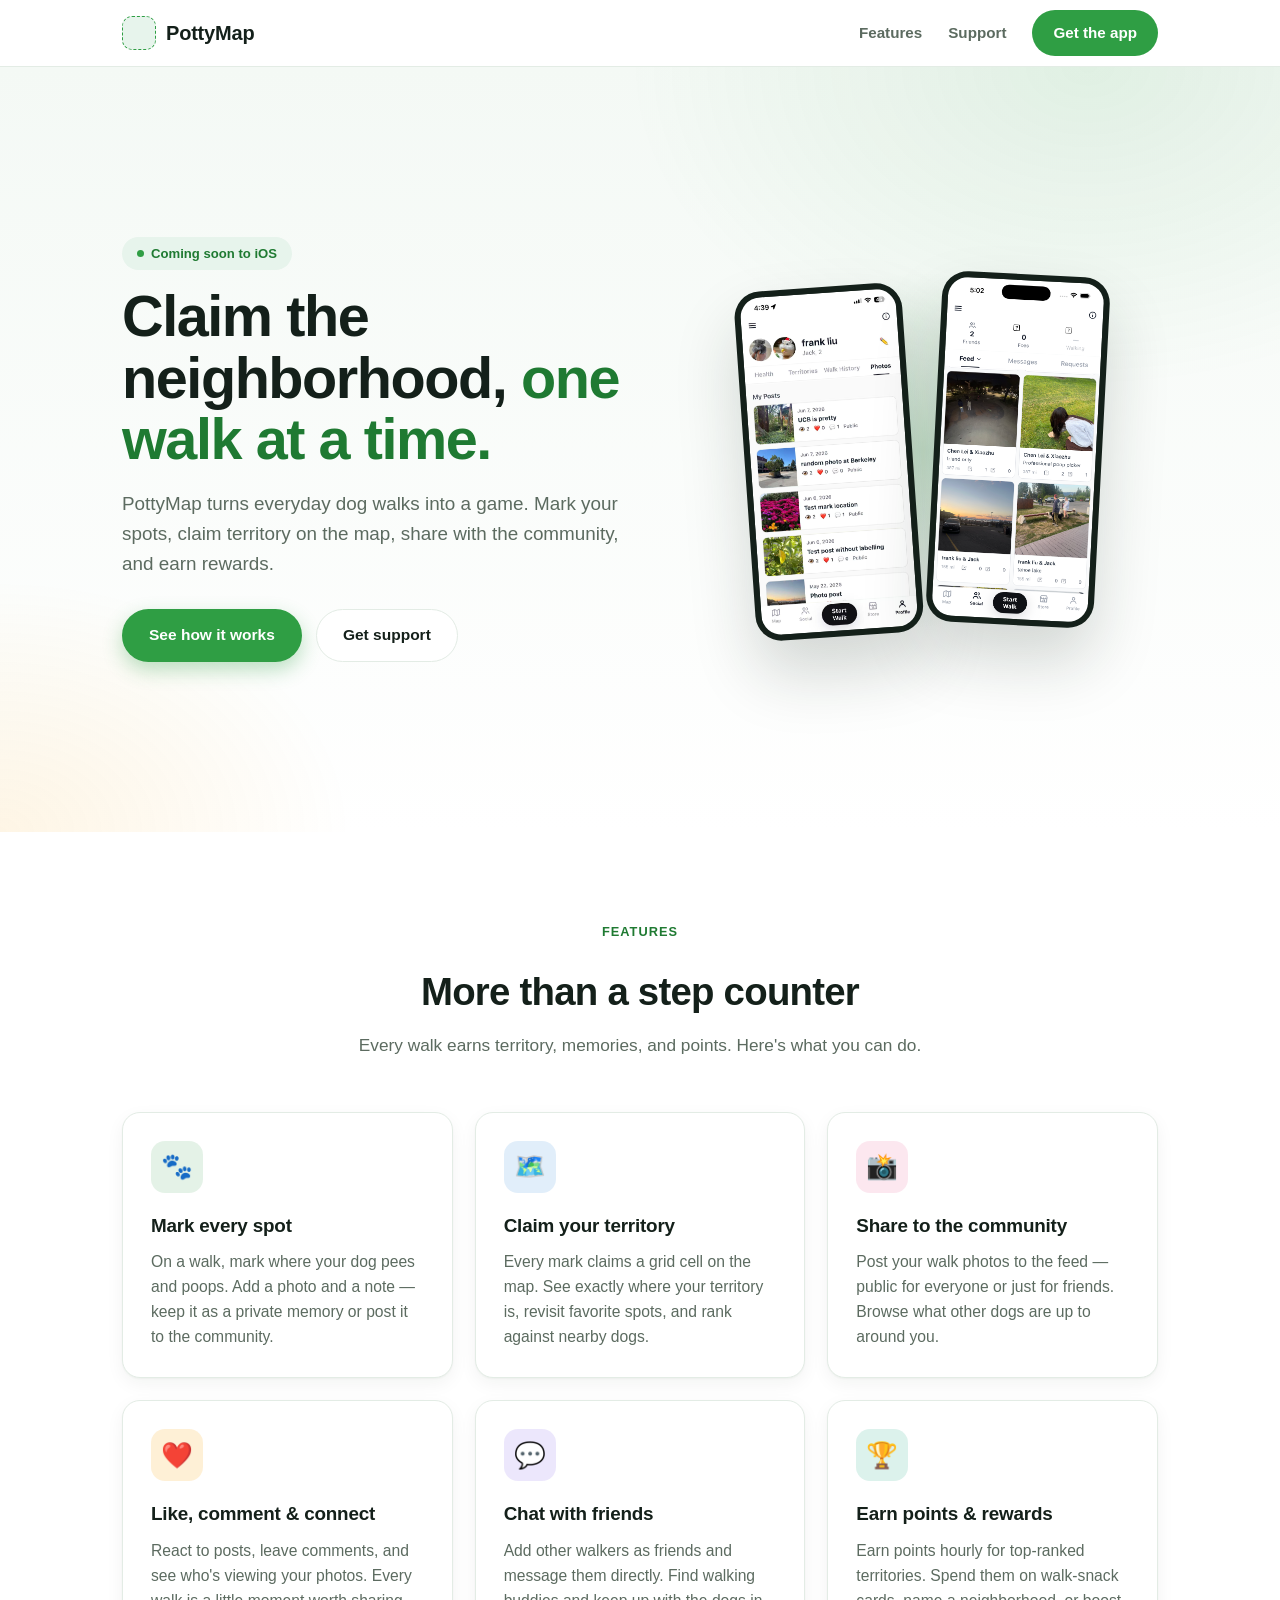
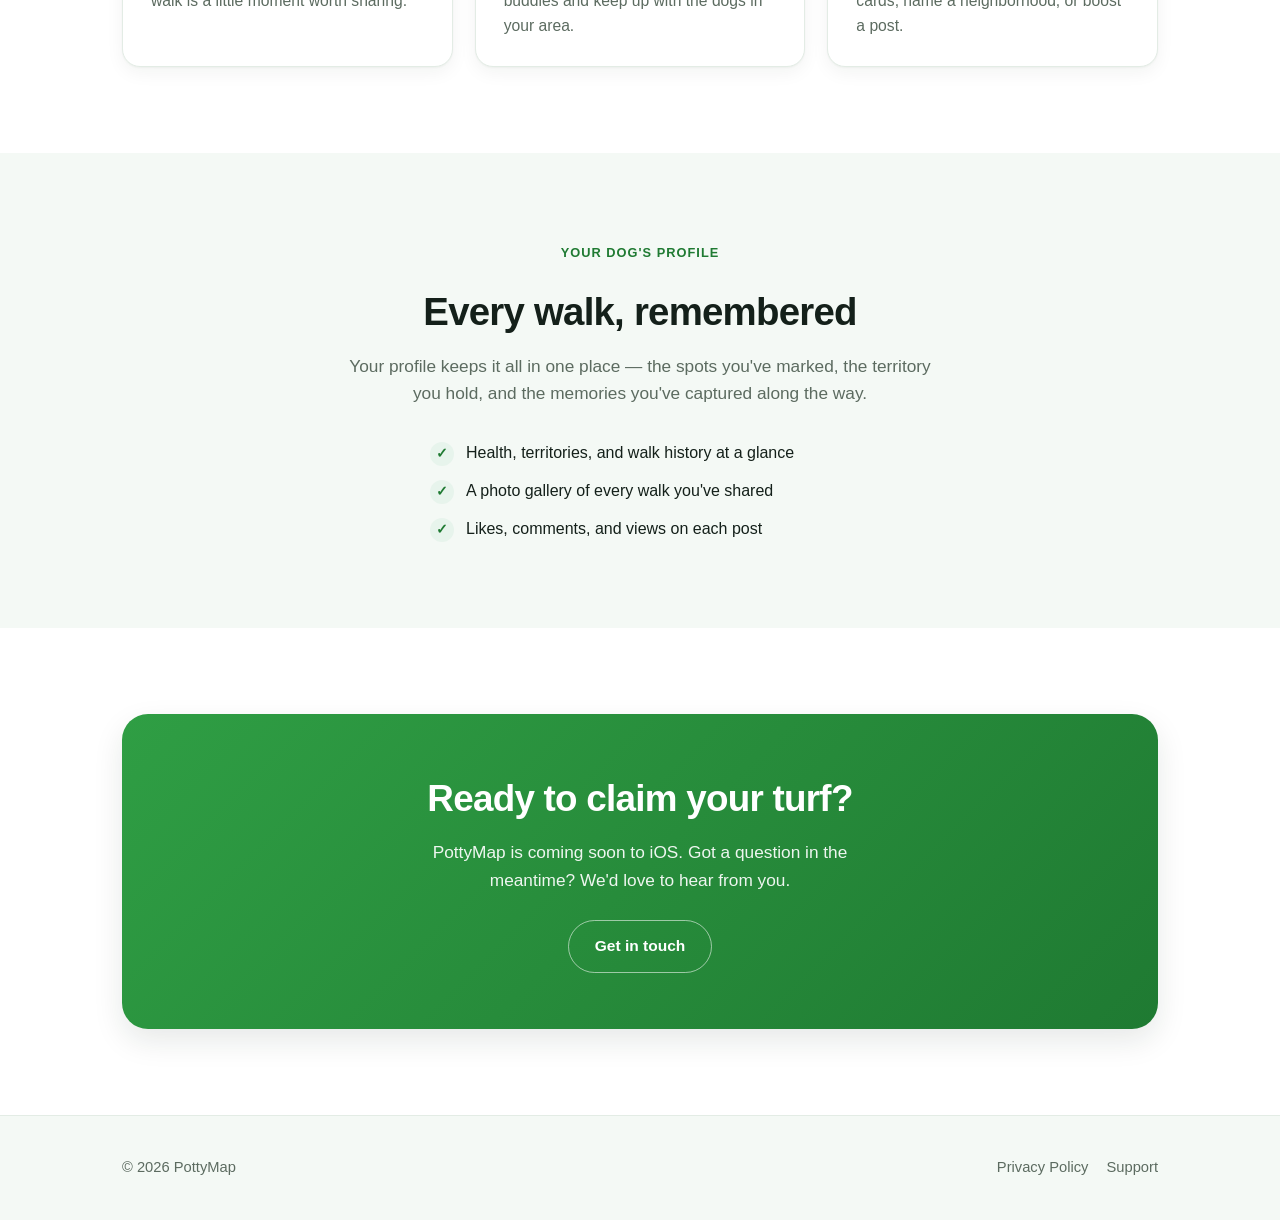
==== index.html @ c416c8b4 "Add site pages, images, and rework hero with side-by-side phone screenshots" ====
<!DOCTYPE html>
<html lang="en">
<head>
  <meta charset="UTF-8" />
  <meta name="viewport" content="width=device-width, initial-scale=1.0" />
  <title>PottyMap — Claim the neighborhood, one walk at a time</title>
  <meta name="description" content="PottyMap turns dog walks into a game. Track your routes, claim territory, share with the community, and earn rewards." />
  <meta property="og:title" content="PottyMap" />
  <meta property="og:description" content="Turn dog walks into a game. Track routes, claim territory, compete locally." />
  <meta property="og:type" content="website" />
  <link rel="stylesheet" href="style.css" />
</head>
<body>
  <header class="site-header">
    <div class="container">
      <a class="brand" href="/">
        <span class="logo-mark" aria-hidden="true"></span>
        PottyMap
      </a>
      <nav class="nav">
        <a href="#features">Features</a>
        <a href="support.html">Support</a>
        <a class="btn btn-primary" href="#get">Get the app</a>
      </nav>
    </div>
  </header>

  <main>
    <!-- HERO -->
    <section class="hero">
      <div class="container">
        <div class="hero-copy">
          <span class="badge">Coming soon to iOS</span>
          <h1>Claim the neighborhood, <span class="hl">one walk at a time.</span></h1>
          <p>PottyMap turns everyday dog walks into a game. Mark your spots, claim territory on the map, share with the community, and earn rewards.</p>
          <div class="cta-row">
            <a class="btn btn-primary" href="#features">See how it works</a>
            <a class="btn btn-ghost" href="support.html">Get support</a>
          </div>
        </div>
        <div class="hero-visual">
          <div class="phone-row">
            <div class="phone phone-back">
              <img src="images/profile-photos.jpg" alt="A PottyMap profile with a dog's photos, territories, and walk history" />
            </div>
            <div class="phone phone-front">
              <img src="images/community-feed.png" alt="PottyMap community feed showing walk photos shared by nearby dogs" />
            </div>
          </div>
        </div>
      </div>
    </section>

    <!-- FEATURES -->
    <section id="features">
      <div class="container">
        <div class="section-head">
          <span class="eyebrow">Features</span>
          <h2 class="section-title">More than a step counter</h2>
          <p class="section-sub">Every walk earns territory, memories, and points. Here's what you can do.</p>
        </div>
        <div class="features">
          <div class="card">
            <div class="icon c-green" aria-hidden="true">🐾</div>
            <h3>Mark every spot</h3>
            <p>On a walk, mark where your dog pees and poops. Add a photo and a note — keep it as a private memory or post it to the community.</p>
          </div>
          <div class="card">
            <div class="icon c-blue" aria-hidden="true">🗺️</div>
            <h3>Claim your territory</h3>
            <p>Every mark claims a grid cell on the map. See exactly where your territory is, revisit favorite spots, and rank against nearby dogs.</p>
          </div>
          <div class="card">
            <div class="icon c-pink" aria-hidden="true">📸</div>
            <h3>Share to the community</h3>
            <p>Post your walk photos to the feed — public for everyone or just for friends. Browse what other dogs are up to around you.</p>
          </div>
          <div class="card">
            <div class="icon c-amber" aria-hidden="true">❤️</div>
            <h3>Like, comment &amp; connect</h3>
            <p>React to posts, leave comments, and see who's viewing your photos. Every walk is a little moment worth sharing.</p>
          </div>
          <div class="card">
            <div class="icon c-purple" aria-hidden="true">💬</div>
            <h3>Chat with friends</h3>
            <p>Add other walkers as friends and message them directly. Find walking buddies and keep up with the dogs in your area.</p>
          </div>
          <div class="card">
            <div class="icon c-teal" aria-hidden="true">🏆</div>
            <h3>Earn points &amp; rewards</h3>
            <p>Earn points hourly for top-ranked territories. Spend them on walk-snack cards, name a neighborhood, or boost a post.</p>
          </div>
        </div>
      </div>
    </section>

    <!-- SPOTLIGHT -->
    <section class="spotlight">
      <div class="container">
        <div class="section-head">
          <span class="eyebrow">Your dog's profile</span>
          <h2 class="section-title">Every walk, remembered</h2>
          <p class="section-sub">Your profile keeps it all in one place — the spots you've marked, the territory you hold, and the memories you've captured along the way.</p>
        </div>
        <ul class="ticks ticks-center">
          <li>Health, territories, and walk history at a glance</li>
          <li>A photo gallery of every walk you've shared</li>
          <li>Likes, comments, and views on each post</li>
        </ul>
      </div>
    </section>

    <!-- FINAL CTA -->
    <section id="get" class="cta-band">
      <div class="container">
        <div class="inner">
          <h2>Ready to claim your turf?</h2>
          <p>PottyMap is coming soon to iOS. Got a question in the meantime? We'd love to hear from you.</p>
          <a class="btn btn-ghost" href="support.html">Get in touch</a>
        </div>
      </div>
    </section>
  </main>

  <footer class="site-footer">
    <div class="container">
      <span>© 2026 PottyMap</span>
      <div class="footer-links">
        <a href="privacy.html">Privacy Policy</a>
        <a href="support.html">Support</a>
      </div>
    </div>
  </footer>
</body>
</html>
---- style.css ----
/* PottyMap — shared styles
   Plain CSS, no build step. Tweak the variables below to rebrand. */

:root {
  --green: #2f9e44;
  --green-dark: #1f7a32;
  --green-soft: #e7f4ec;
  --ink: #14201a;
  --muted: #5c6b60;
  --bg: #ffffff;
  --bg-soft: #f4f9f5;
  --border: #e3ece5;

  /* accent colors for feature icons */
  --amber: #f59f00;
  --blue: #1c7ed6;
  --pink: #e64980;
  --purple: #7048e8;
  --teal: #0ca678;

  --radius: 18px;
  --maxw: 1080px;
  --font: -apple-system, BlinkMacSystemFont, "Segoe UI", Roboto, Helvetica, Arial, sans-serif;
  --shadow-sm: 0 1px 2px rgba(20, 40, 25, 0.04), 0 6px 18px rgba(20, 40, 25, 0.05);
  --shadow-md: 0 12px 30px rgba(20, 40, 25, 0.10);
  --shadow-lg: 0 34px 64px rgba(20, 40, 25, 0.18);
}

* { box-sizing: border-box; }
html { scroll-behavior: smooth; }

body {
  margin: 0;
  font-family: var(--font);
  color: var(--ink);
  background: var(--bg);
  line-height: 1.6;
  -webkit-font-smoothing: antialiased;
}

a { color: var(--green-dark); }

.container {
  max-width: var(--maxw);
  margin: 0 auto;
  padding: 0 22px;
}

.eyebrow {
  display: inline-block;
  font-size: 0.8rem;
  font-weight: 700;
  letter-spacing: 0.08em;
  text-transform: uppercase;
  color: var(--green-dark);
  margin-bottom: 10px;
}

/* ---------- Header ---------- */
.site-header {
  position: sticky;
  top: 0;
  background: rgba(255, 255, 255, 0.85);
  backdrop-filter: saturate(180%) blur(12px);
  border-bottom: 1px solid var(--border);
  z-index: 20;
}
.site-header .container {
  display: flex;
  align-items: center;
  justify-content: space-between;
  height: 66px;
}
.brand {
  display: flex;
  align-items: center;
  gap: 10px;
  font-weight: 800;
  font-size: 1.25rem;
  letter-spacing: -0.01em;
  color: var(--ink);
  text-decoration: none;
}
/* Logo placeholder — swap for an <img> when a logo exists */
.logo-mark {
  width: 34px;
  height: 34px;
  border-radius: 10px;
  background: var(--green-soft);
  border: 1px dashed var(--green);
}
.nav {
  display: flex;
  align-items: center;
  gap: 26px;
}
.nav a {
  text-decoration: none;
  color: var(--muted);
  font-weight: 600;
  font-size: 0.95rem;
}
.nav a:hover { color: var(--ink); }
.nav .btn { color: #fff; }

/* ---------- Buttons ---------- */
.btn {
  display: inline-block;
  padding: 13px 26px;
  border-radius: 999px;
  font-weight: 700;
  font-size: 0.97rem;
  text-decoration: none;
  border: 1px solid transparent;
  transition: transform 0.08s ease, box-shadow 0.2s ease, background 0.2s ease;
}
.btn:active { transform: translateY(1px); }
.btn-primary {
  background: var(--green);
  color: #fff;
  box-shadow: 0 8px 20px rgba(47, 158, 68, 0.32);
}
.btn-primary:hover { background: var(--green-dark); }
.btn-ghost { background: #fff; color: var(--ink); border-color: var(--border); }
.btn-ghost:hover { background: var(--bg-soft); }
.nav .btn-primary { padding: 10px 20px; box-shadow: none; }

.badge {
  display: inline-flex;
  align-items: center;
  gap: 7px;
  padding: 6px 15px;
  border-radius: 999px;
  background: var(--green-soft);
  color: var(--green-dark);
  font-size: 0.82rem;
  font-weight: 700;
}
.badge::before {
  content: "";
  width: 7px;
  height: 7px;
  border-radius: 50%;
  background: var(--green);
}

/* ---------- Hero ---------- */
.hero {
  position: relative;
  overflow: hidden;
  background:
    radial-gradient(60% 70% at 85% 0%, rgba(47, 158, 68, 0.10), transparent 60%),
    radial-gradient(50% 60% at 0% 100%, rgba(245, 159, 0, 0.10), transparent 55%),
    linear-gradient(180deg, var(--bg-soft), var(--bg));
}
.hero .container {
  display: grid;
  grid-template-columns: 1.05fr 0.95fr;
  gap: 48px;
  align-items: center;
  padding-top: 84px;
  padding-bottom: 84px;
}
.hero h1 {
  font-size: clamp(2.1rem, 5vw, 3.6rem);
  line-height: 1.07;
  letter-spacing: -0.025em;
  margin: 16px 0 18px;
  overflow-wrap: break-word;
}
.hero h1 .hl { color: var(--green-dark); }
.hero-copy p {
  font-size: 1.18rem;
  color: var(--muted);
  max-width: 520px;
  margin: 0 0 30px;
}
.cta-row { display: flex; gap: 14px; flex-wrap: wrap; }

.hero-visual {
  position: relative;
  display: flex;
  justify-content: center;
}
.hero-visual::before {
  content: "";
  position: absolute;
  width: 360px;
  height: 360px;
  border-radius: 50%;
  background: radial-gradient(circle, rgba(47, 158, 68, 0.22), transparent 70%);
  top: 50%;
  left: 50%;
  transform: translate(-50%, -50%);
  z-index: 0;
}
.hero-visual .phone { position: relative; z-index: 1; }

/* ---------- Phone frame ---------- */
.phone {
  width: 168px;
  padding: 6px;
  border-radius: 26px;
  background: #14201a;
  box-shadow: var(--shadow-lg);
}
.phone img {
  display: block;
  width: 100%;
  height: auto;
  border-radius: 20px;
}
.phone-row {
  display: flex;
  align-items: center;
  gap: 22px;
}
.phone-row .phone-back { transform: rotate(-4deg) translateY(12px); }
.phone-row .phone-front { transform: rotate(3deg); }

/* ---------- Sections ---------- */
section { padding: 86px 0; }
.section-head { text-align: center; max-width: 600px; margin: 0 auto 52px; }
.section-title {
  font-size: clamp(1.8rem, 3.4vw, 2.4rem);
  letter-spacing: -0.02em;
  margin: 8px 0 10px;
}
.section-sub { color: var(--muted); margin: 0; font-size: 1.08rem; }

/* ---------- Features ---------- */
.features {
  display: grid;
  grid-template-columns: repeat(auto-fit, minmax(280px, 1fr));
  gap: 22px;
}
.card {
  background: #fff;
  border: 1px solid var(--border);
  border-radius: var(--radius);
  padding: 28px;
  box-shadow: var(--shadow-sm);
  transition: transform 0.18s ease, box-shadow 0.18s ease;
}
.card:hover { transform: translateY(-4px); box-shadow: var(--shadow-md); }
.card h3 { margin: 0 0 8px; font-size: 1.18rem; letter-spacing: -0.01em; }
.card p { margin: 0; color: var(--muted); font-size: 0.98rem; }
.card .icon {
  width: 52px;
  height: 52px;
  border-radius: 14px;
  display: flex;
  align-items: center;
  justify-content: center;
  font-size: 1.6rem;
  margin-bottom: 18px;
}
/* per-card accent tints */
.icon.c-green  { background: rgba(47, 158, 68, 0.13); }
.icon.c-blue   { background: rgba(28, 126, 214, 0.13); }
.icon.c-amber  { background: rgba(245, 159, 0, 0.16); }
.icon.c-pink   { background: rgba(230, 73, 128, 0.13); }
.icon.c-purple { background: rgba(112, 72, 232, 0.13); }
.icon.c-teal   { background: rgba(12, 166, 120, 0.14); }

/* ---------- Spotlight ---------- */
.spotlight { background: var(--bg-soft); }
.spotlight .section-head { margin-bottom: 32px; }
.ticks { list-style: none; padding: 0; margin: 0; display: grid; gap: 12px; }
.ticks-center { max-width: 420px; margin: 0 auto; }
.ticks li {
  display: flex;
  align-items: flex-start;
  gap: 12px;
  font-weight: 500;
}
.ticks li::before {
  content: "✓";
  flex: none;
  width: 24px;
  height: 24px;
  border-radius: 50%;
  background: var(--green-soft);
  color: var(--green-dark);
  font-size: 0.85rem;
  font-weight: 800;
  display: flex;
  align-items: center;
  justify-content: center;
  margin-top: 2px;
}

/* ---------- Final CTA ---------- */
.cta-band { text-align: center; }
.cta-band .inner {
  background: linear-gradient(135deg, var(--green), var(--green-dark));
  border-radius: 26px;
  padding: 56px 28px;
  color: #fff;
  box-shadow: var(--shadow-md);
}
.cta-band h2 { font-size: clamp(1.7rem, 3.4vw, 2.3rem); margin: 0 0 10px; letter-spacing: -0.02em; }
.cta-band p { margin: 0 auto 26px; opacity: 0.92; max-width: 460px; font-size: 1.08rem; }
.cta-band .btn-ghost { border-color: rgba(255, 255, 255, 0.55); background: transparent; color: #fff; }
.cta-band .btn-ghost:hover { background: rgba(255, 255, 255, 0.12); }

/* ---------- Content pages (privacy / support) ---------- */
.page {
  max-width: 760px;
  margin: 0 auto;
  padding: 56px 22px 90px;
}
.page h1 { font-size: 2.3rem; margin: 0 0 6px; letter-spacing: -0.02em; }
.page .updated { color: var(--muted); font-size: 0.9rem; margin-bottom: 36px; }
.page h2 { font-size: 1.4rem; margin: 38px 0 10px; letter-spacing: -0.01em; }
.page h3 { font-size: 1.1rem; margin: 24px 0 8px; }
.page p, .page li { color: #2c352e; }
.page ul { padding-left: 20px; }
.note {
  background: #fff8e6;
  border: 1px solid #f2e2b5;
  border-radius: 12px;
  padding: 14px 16px;
  font-size: 0.92rem;
  color: #6b5d2e;
  margin: 24px 0;
}

/* ---------- Footer ---------- */
.site-footer {
  border-top: 1px solid var(--border);
  background: var(--bg-soft);
  padding: 40px 0;
  color: var(--muted);
  font-size: 0.92rem;
}
.site-footer .container {
  display: flex;
  justify-content: space-between;
  align-items: center;
  flex-wrap: wrap;
  gap: 16px;
}
.site-footer a { color: var(--muted); text-decoration: none; margin-left: 18px; }
.site-footer a:first-child { margin-left: 0; }
.site-footer a:hover { color: var(--ink); }
.footer-links { display: flex; flex-wrap: wrap; }

/* ---------- Responsive ---------- */
@media (max-width: 880px) {
  section { padding: 64px 0; }
  .hero .container {
    grid-template-columns: 1fr;
    text-align: center;
    padding-top: 60px;
    padding-bottom: 64px;
    gap: 40px;
  }
  .hero-copy p { margin-left: auto; margin-right: auto; }
  .cta-row { justify-content: center; }
  .phone-row { justify-content: center; }
  .phone { width: 138px; }
}

@media (max-width: 560px) {
  .brand { font-size: 1.05rem; gap: 8px; }
  .logo-mark { width: 28px; height: 28px; border-radius: 8px; }
  .nav { gap: 12px; }
  .nav a { font-size: 0.85rem; }
  .nav .btn-primary { padding: 8px 14px; }
}
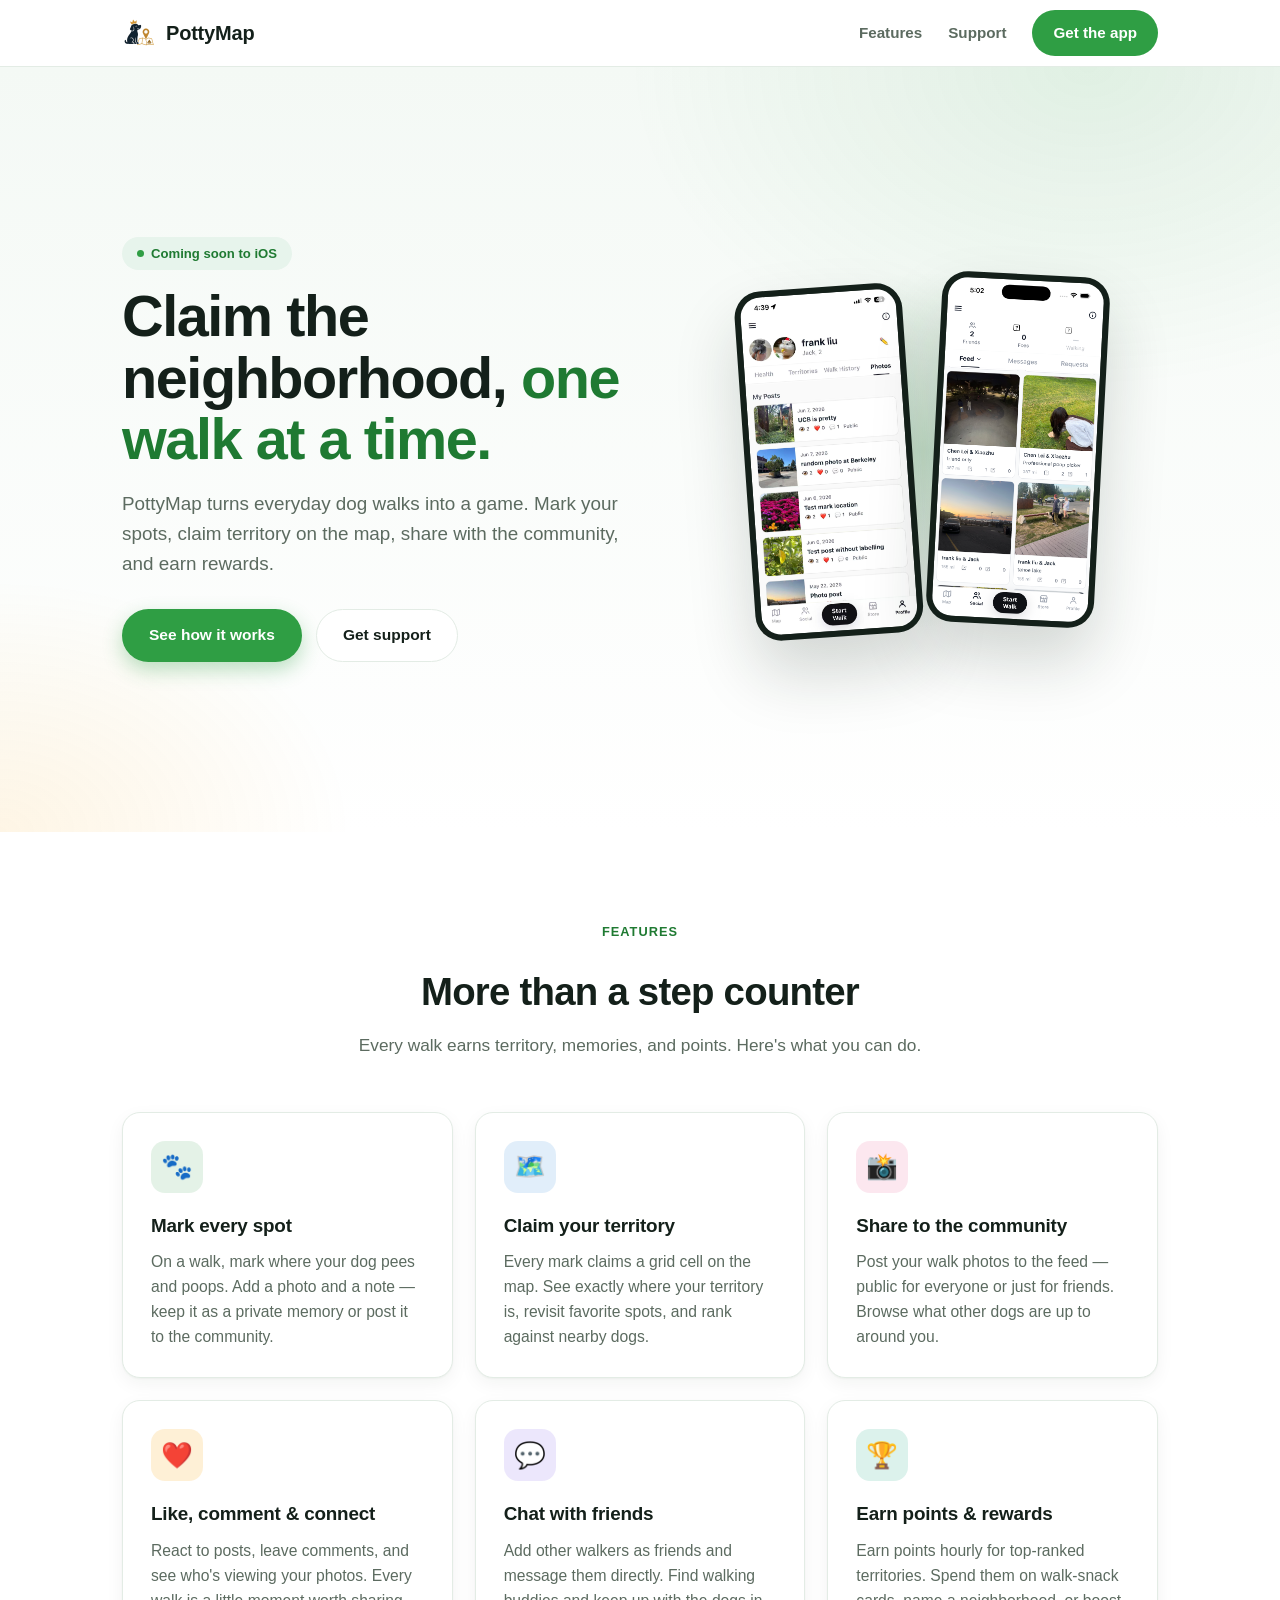
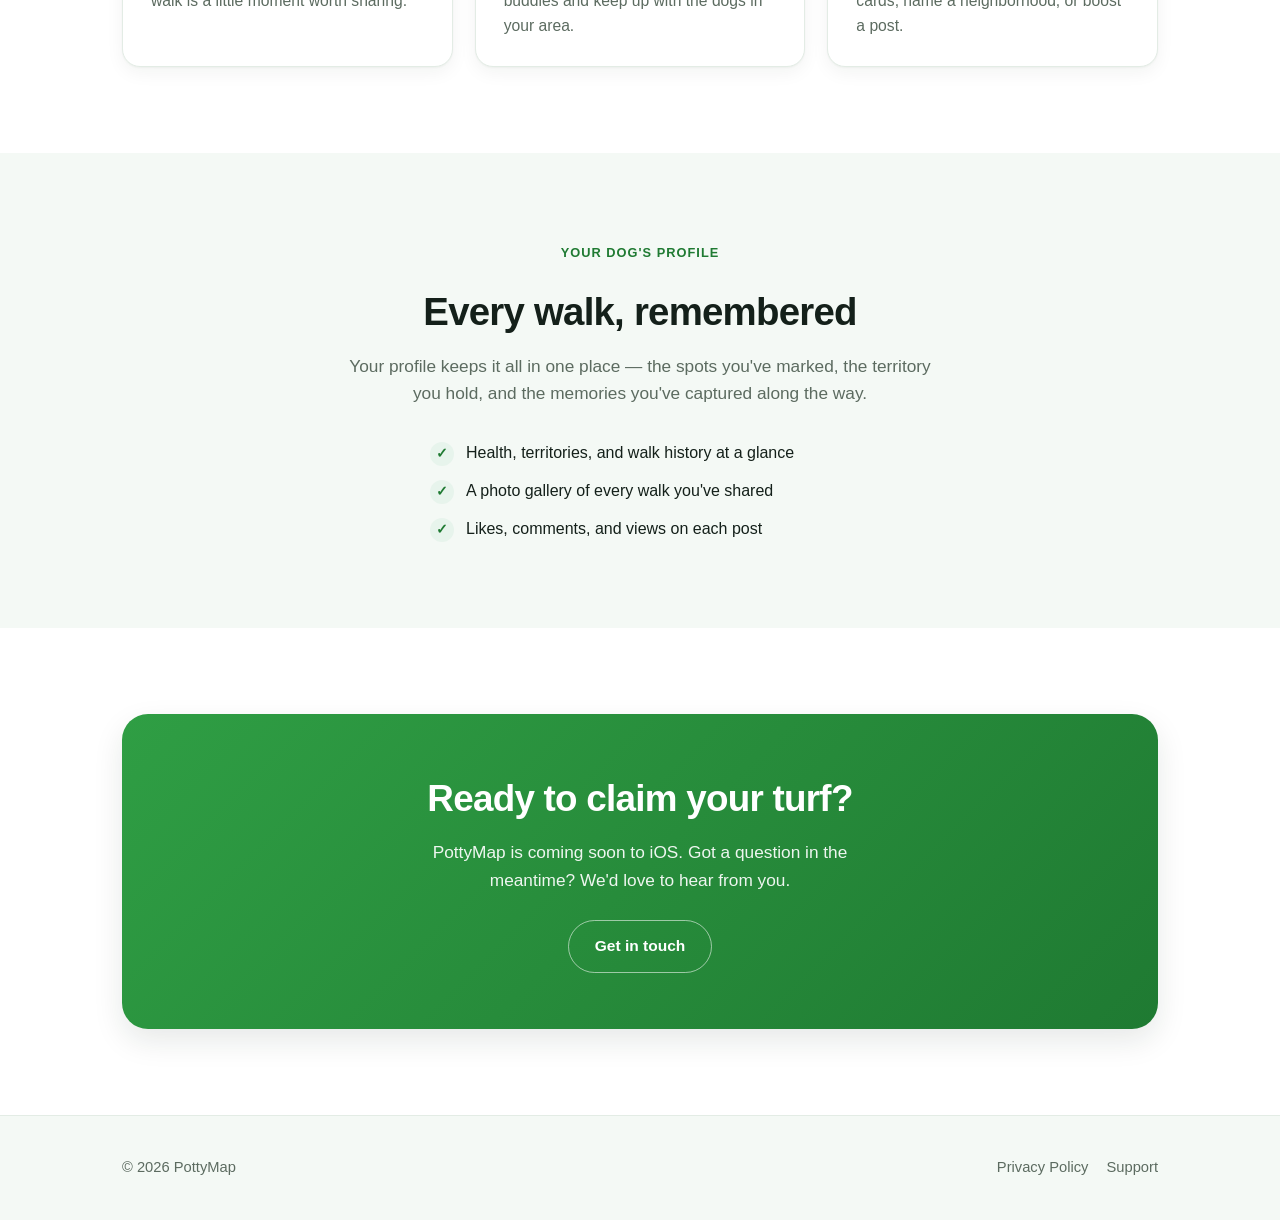
==== commit e0b90fc5: "Add PottyMap logo to header + favicon/touch icon Replaces the dashed .logo-mark placeholder with the" ====
--- a/index.html
+++ b/index.html
@@ -8,13 +8,16 @@
   <meta property="og:title" content="PottyMap" />
   <meta property="og:description" content="Turn dog walks into a game. Track routes, claim territory, compete locally." />
   <meta property="og:type" content="website" />
+  <meta property="og:image" content="https://pottymap.github.io/images/apple-touch-icon.png" />
+  <link rel="icon" type="image/png" href="images/favicon.png" />
+  <link rel="apple-touch-icon" href="images/apple-touch-icon.png" />
   <link rel="stylesheet" href="style.css" />
 </head>
 <body>
   <header class="site-header">
     <div class="container">
       <a class="brand" href="/">
-        <span class="logo-mark" aria-hidden="true"></span>
+        <img class="logo-mark" src="images/logo.png" alt="" aria-hidden="true" />
         PottyMap
       </a>
       <nav class="nav">
--- a/style.css
+++ b/style.css
@@ -81,13 +81,12 @@
   color: var(--ink);
   text-decoration: none;
 }
-/* Logo placeholder — swap for an <img> when a logo exists */
+/* Brand logo (PottyMap mark) */
 .logo-mark {
   width: 34px;
   height: 34px;
   border-radius: 10px;
-  background: var(--green-soft);
-  border: 1px dashed var(--green);
+  object-fit: contain;
 }
 .nav {
   display: flex;
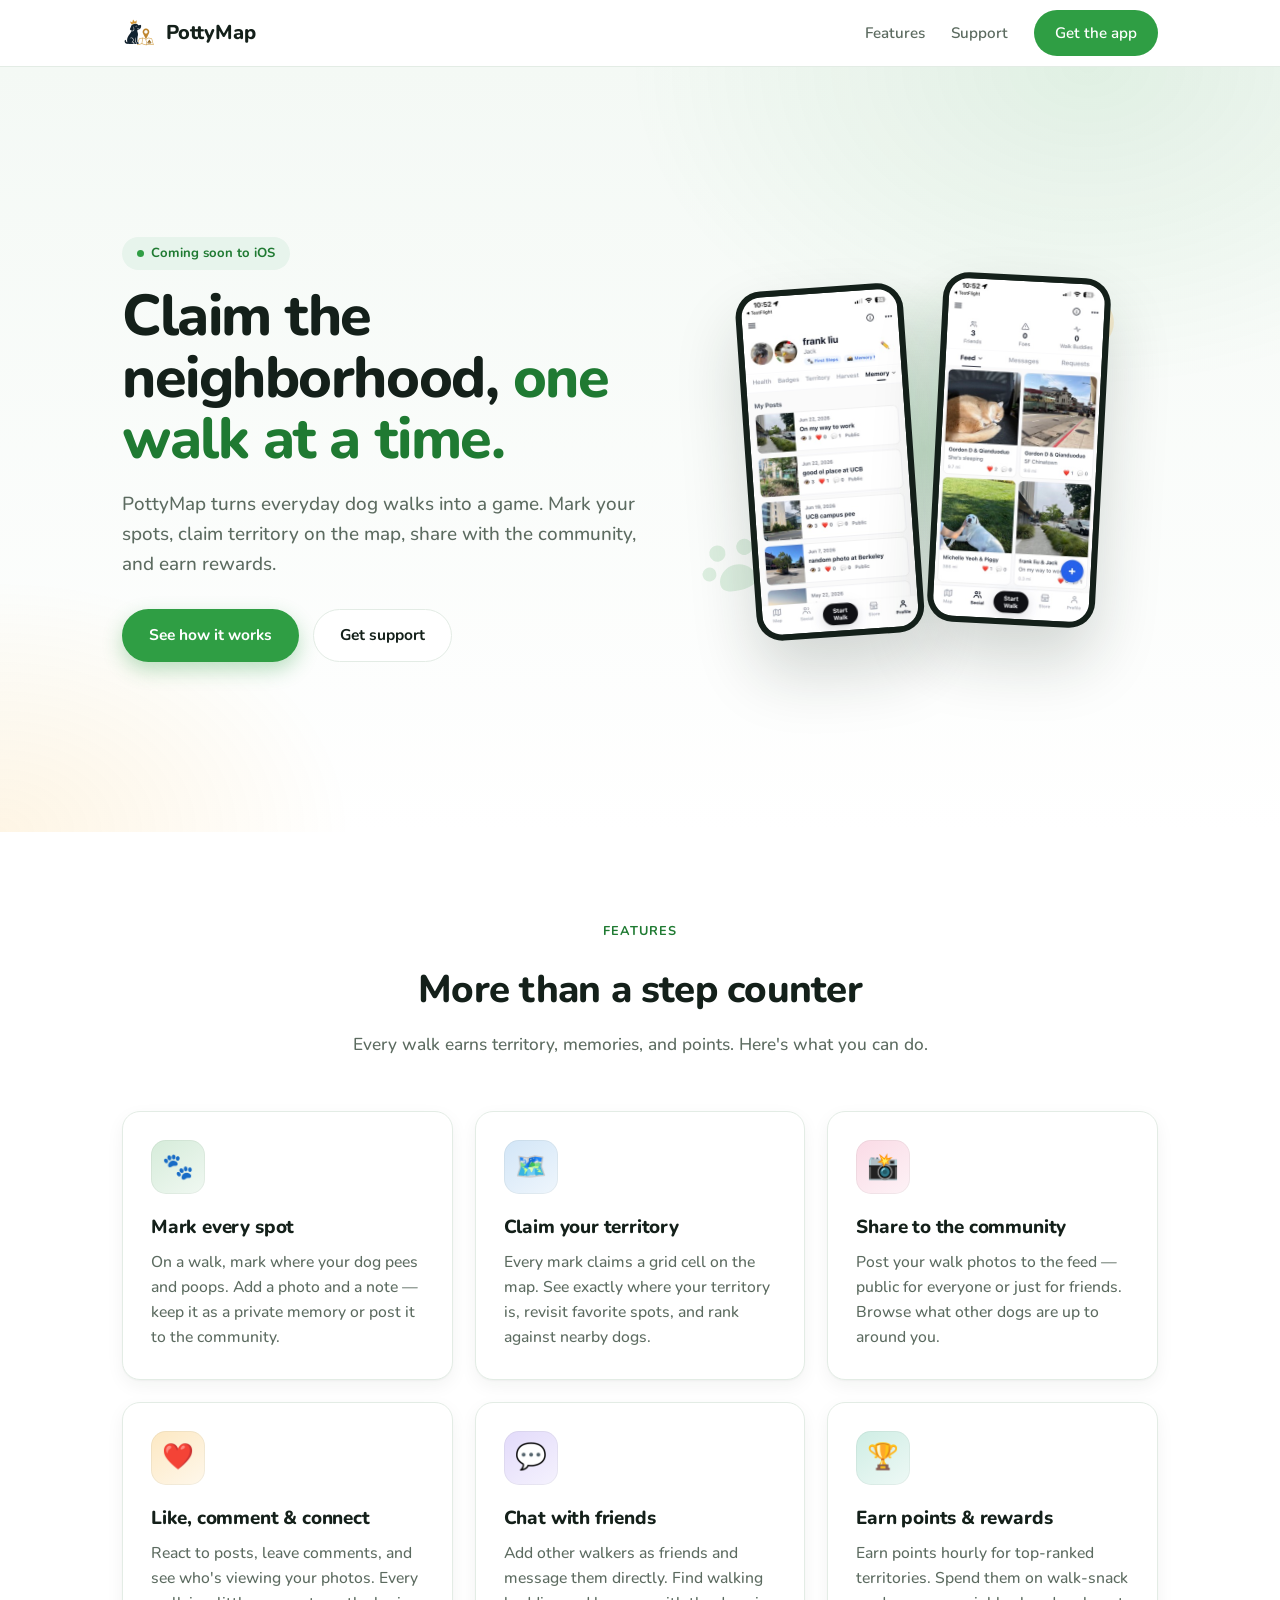
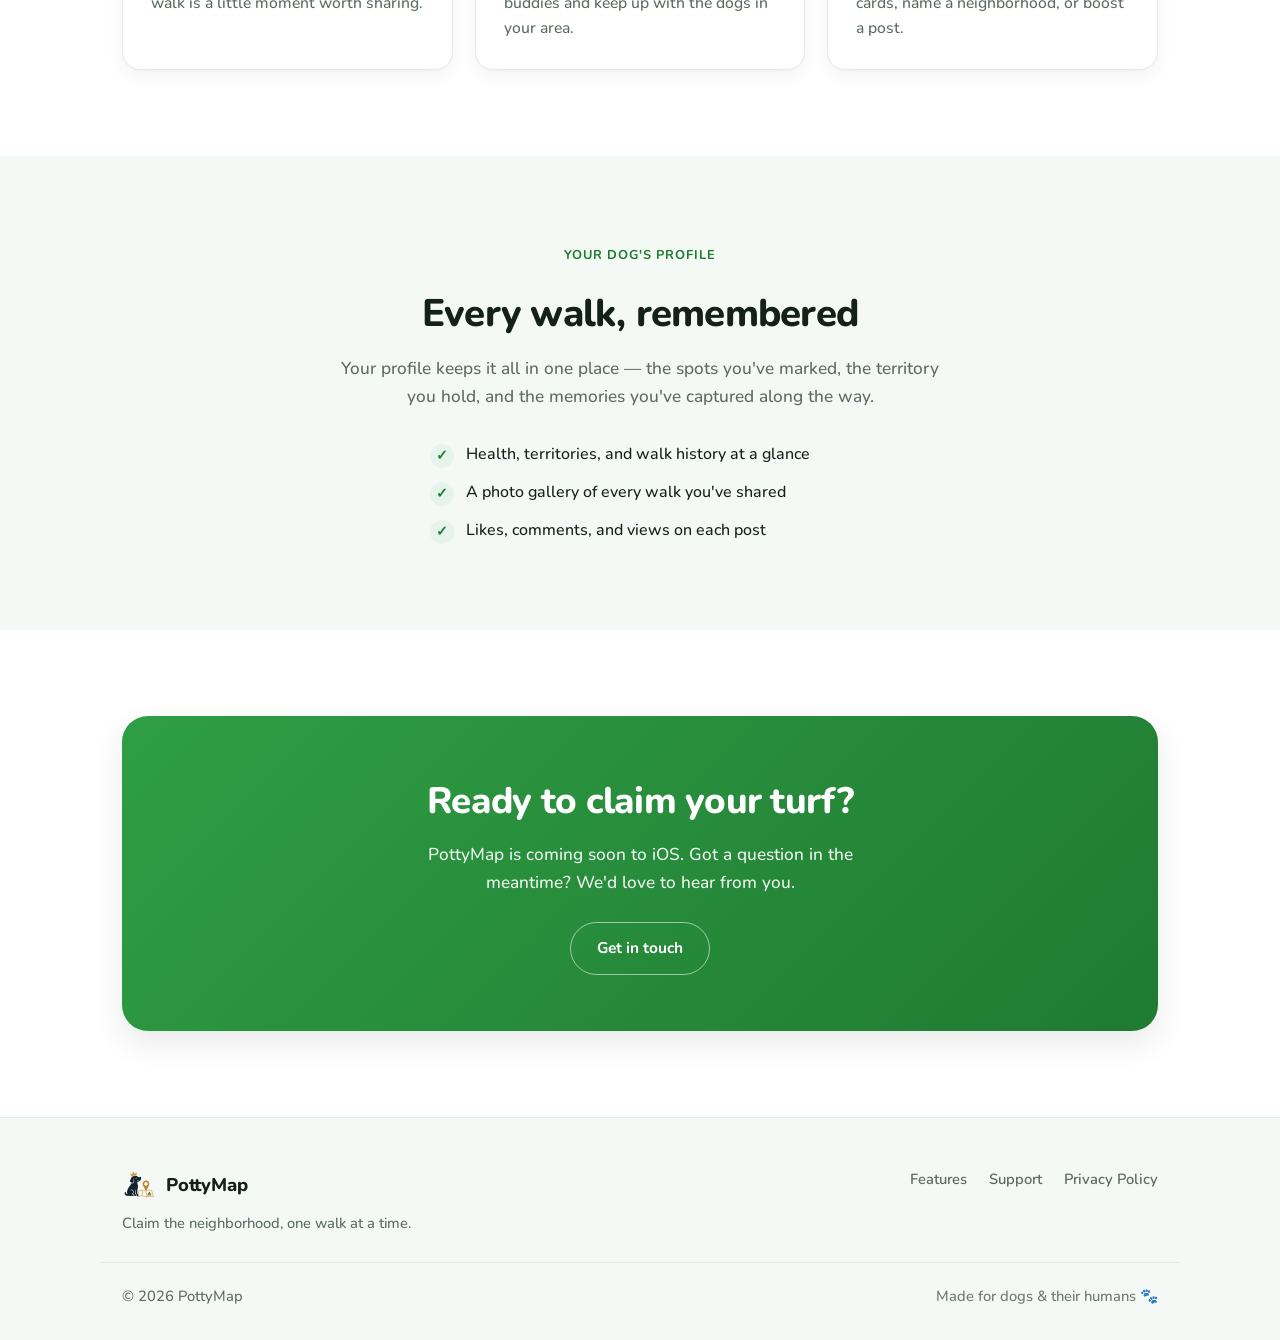
==== commit c0fc3447: "Website polish: new hero screenshots, Nunito, subtle motion, refined cards/footer - Replace hero pho" ====
--- a/index.html
+++ b/index.html
@@ -3,6 +3,8 @@
 <head>
   <meta charset="UTF-8" />
   <meta name="viewport" content="width=device-width, initial-scale=1.0" />
+  <meta name="theme-color" content="#2f9e44" />
+  <script>document.documentElement.classList.add('js');</script>
   <title>PottyMap — Claim the neighborhood, one walk at a time</title>
   <meta name="description" content="PottyMap turns dog walks into a game. Track your routes, claim territory, share with the community, and earn rewards." />
   <meta property="og:title" content="PottyMap" />
@@ -11,6 +13,9 @@
   <meta property="og:image" content="https://pottymap.github.io/images/apple-touch-icon.png" />
   <link rel="icon" type="image/png" href="images/favicon.png" />
   <link rel="apple-touch-icon" href="images/apple-touch-icon.png" />
+  <link rel="preconnect" href="https://fonts.googleapis.com" />
+  <link rel="preconnect" href="https://fonts.gstatic.com" crossorigin />
+  <link rel="stylesheet" href="https://fonts.googleapis.com/css2?family=Nunito:wght@400;500;700;800&display=swap" />
   <link rel="stylesheet" href="style.css" />
 </head>
 <body>
@@ -41,13 +46,20 @@
             <a class="btn btn-ghost" href="support.html">Get support</a>
           </div>
         </div>
-        <div class="hero-visual">
+        <div class="hero-visual reveal">
+          <svg class="hero-accent hero-accent--pin" viewBox="0 0 24 24" aria-hidden="true">
+            <path d="M12 2C8.1 2 5 5.1 5 9c0 5.2 7 13 7 13s7-7.8 7-13c0-3.9-3.1-7-7-7zm0 9.5A2.5 2.5 0 1 1 12 6.5a2.5 2.5 0 0 1 0 5z"/>
+          </svg>
+          <svg class="hero-accent hero-accent--paw" viewBox="0 0 64 64" aria-hidden="true">
+            <circle cx="20" cy="17" r="7"/><circle cx="44" cy="17" r="7"/><circle cx="9" cy="33" r="6"/><circle cx="55" cy="33" r="6"/>
+            <path d="M32 30c-9 0-16 7-16 14 0 6 6 8.5 16 8.5S48 50 48 44c0-7-7-14-16-14z"/>
+          </svg>
           <div class="phone-row">
             <div class="phone phone-back">
-              <img src="images/profile-photos.jpg" alt="A PottyMap profile with a dog's photos, territories, and walk history" />
+              <img src="images/app-profile.jpg" width="314" height="680" alt="A PottyMap dog profile with badges, territory, and walk memories" />
             </div>
             <div class="phone phone-front">
-              <img src="images/community-feed.png" alt="PottyMap community feed showing walk photos shared by nearby dogs" />
+              <img src="images/app-social.jpg" width="314" height="680" alt="The PottyMap community feed with the new one-tap post button" />
             </div>
           </div>
         </div>
@@ -57,12 +69,12 @@
     <!-- FEATURES -->
     <section id="features">
       <div class="container">
-        <div class="section-head">
+        <div class="section-head reveal">
           <span class="eyebrow">Features</span>
           <h2 class="section-title">More than a step counter</h2>
           <p class="section-sub">Every walk earns territory, memories, and points. Here's what you can do.</p>
         </div>
-        <div class="features">
+        <div class="features reveal">
           <div class="card">
             <div class="icon c-green" aria-hidden="true">🐾</div>
             <h3>Mark every spot</h3>
@@ -100,12 +112,12 @@
     <!-- SPOTLIGHT -->
     <section class="spotlight">
       <div class="container">
-        <div class="section-head">
+        <div class="section-head reveal">
           <span class="eyebrow">Your dog's profile</span>
           <h2 class="section-title">Every walk, remembered</h2>
           <p class="section-sub">Your profile keeps it all in one place — the spots you've marked, the territory you hold, and the memories you've captured along the way.</p>
         </div>
-        <ul class="ticks ticks-center">
+        <ul class="ticks ticks-center reveal">
           <li>Health, territories, and walk history at a glance</li>
           <li>A photo gallery of every walk you've shared</li>
           <li>Likes, comments, and views on each post</li>
@@ -116,7 +128,7 @@
     <!-- FINAL CTA -->
     <section id="get" class="cta-band">
       <div class="container">
-        <div class="inner">
+        <div class="inner reveal">
           <h2>Ready to claim your turf?</h2>
           <p>PottyMap is coming soon to iOS. Got a question in the meantime? We'd love to hear from you.</p>
           <a class="btn btn-ghost" href="support.html">Get in touch</a>
@@ -126,13 +138,25 @@
   </main>
 
   <footer class="site-footer">
-    <div class="container">
+    <div class="container footer-top">
+      <div class="footer-brand">
+        <a class="brand" href="/">
+          <img class="logo-mark" src="images/logo.png" alt="" aria-hidden="true" />
+          PottyMap
+        </a>
+        <p class="footer-tag">Claim the neighborhood, one walk at a time.</p>
+      </div>
+      <nav class="footer-links" aria-label="Footer">
+        <a href="index.html#features">Features</a>
+        <a href="support.html">Support</a>
+        <a href="privacy.html">Privacy Policy</a>
+      </nav>
+    </div>
+    <div class="container footer-bottom">
       <span>© 2026 PottyMap</span>
-      <div class="footer-links">
-        <a href="privacy.html">Privacy Policy</a>
-        <a href="support.html">Support</a>
-      </div>
+      <span class="footer-made">Made for dogs &amp; their humans 🐾</span>
     </div>
   </footer>
+  <script src="main.js" defer></script>
 </body>
 </html>
--- a/style.css
+++ b/style.css
@@ -20,7 +20,7 @@
 
   --radius: 18px;
   --maxw: 1080px;
-  --font: -apple-system, BlinkMacSystemFont, "Segoe UI", Roboto, Helvetica, Arial, sans-serif;
+  --font: 'Nunito', -apple-system, BlinkMacSystemFont, "Segoe UI", Roboto, Helvetica, Arial, sans-serif;
   --shadow-sm: 0 1px 2px rgba(20, 40, 25, 0.04), 0 6px 18px rgba(20, 40, 25, 0.05);
   --shadow-md: 0 12px 30px rgba(20, 40, 25, 0.10);
   --shadow-lg: 0 34px 64px rgba(20, 40, 25, 0.18);
@@ -39,6 +39,14 @@
 }
 
 a { color: var(--green-dark); }
+
+/* Nunito reads a touch light at default weight — firm up headings + body. */
+body { font-weight: 500; }
+h1, h2, h3 { font-weight: 800; letter-spacing: -0.02em; }
+
+::selection { background: rgba(47, 158, 68, 0.20); }
+:focus-visible { outline: 3px solid rgba(47, 158, 68, 0.55); outline-offset: 2px; border-radius: 6px; }
+a:focus-visible, .btn:focus-visible { outline-offset: 3px; }
 
 .container {
   max-width: var(--maxw);
@@ -238,29 +246,33 @@
   border: 1px solid var(--border);
   border-radius: var(--radius);
   padding: 28px;
+  min-height: 208px;
   box-shadow: var(--shadow-sm);
-  transition: transform 0.18s ease, box-shadow 0.18s ease;
-}
-.card:hover { transform: translateY(-4px); box-shadow: var(--shadow-md); }
+  transition: transform 0.2s cubic-bezier(.2,.7,.2,1), box-shadow 0.2s ease, border-color 0.2s ease;
+}
+.card:hover { transform: translateY(-5px); box-shadow: var(--shadow-md); border-color: #d3e4d8; }
 .card h3 { margin: 0 0 8px; font-size: 1.18rem; letter-spacing: -0.01em; }
 .card p { margin: 0; color: var(--muted); font-size: 0.98rem; }
 .card .icon {
-  width: 52px;
-  height: 52px;
-  border-radius: 14px;
+  width: 54px;
+  height: 54px;
+  border-radius: 15px;
   display: flex;
   align-items: center;
   justify-content: center;
   font-size: 1.6rem;
   margin-bottom: 18px;
-}
-/* per-card accent tints */
-.icon.c-green  { background: rgba(47, 158, 68, 0.13); }
-.icon.c-blue   { background: rgba(28, 126, 214, 0.13); }
-.icon.c-amber  { background: rgba(245, 159, 0, 0.16); }
-.icon.c-pink   { background: rgba(230, 73, 128, 0.13); }
-.icon.c-purple { background: rgba(112, 72, 232, 0.13); }
-.icon.c-teal   { background: rgba(12, 166, 120, 0.14); }
+  box-shadow: inset 0 0 0 1px rgba(20, 40, 25, 0.05);
+  transition: transform 0.2s ease;
+}
+.card:hover .icon { transform: scale(1.06) rotate(-3deg); }
+/* per-card accent tints — soft two-stop gradients */
+.icon.c-green  { background: linear-gradient(145deg, rgba(47, 158, 68, 0.20), rgba(47, 158, 68, 0.07)); }
+.icon.c-blue   { background: linear-gradient(145deg, rgba(28, 126, 214, 0.20), rgba(28, 126, 214, 0.07)); }
+.icon.c-amber  { background: linear-gradient(145deg, rgba(245, 159, 0, 0.24), rgba(245, 159, 0, 0.08)); }
+.icon.c-pink   { background: linear-gradient(145deg, rgba(230, 73, 128, 0.20), rgba(230, 73, 128, 0.07)); }
+.icon.c-purple { background: linear-gradient(145deg, rgba(112, 72, 232, 0.20), rgba(112, 72, 232, 0.07)); }
+.icon.c-teal   { background: linear-gradient(145deg, rgba(12, 166, 120, 0.20), rgba(12, 166, 120, 0.07)); }
 
 /* ---------- Spotlight ---------- */
 .spotlight { background: var(--bg-soft); }
@@ -329,21 +341,73 @@
 .site-footer {
   border-top: 1px solid var(--border);
   background: var(--bg-soft);
-  padding: 40px 0;
+  padding: 50px 0 32px;
   color: var(--muted);
   font-size: 0.92rem;
 }
-.site-footer .container {
+.footer-top {
   display: flex;
   justify-content: space-between;
-  align-items: center;
+  align-items: flex-start;
   flex-wrap: wrap;
-  gap: 16px;
-}
-.site-footer a { color: var(--muted); text-decoration: none; margin-left: 18px; }
-.site-footer a:first-child { margin-left: 0; }
-.site-footer a:hover { color: var(--ink); }
-.footer-links { display: flex; flex-wrap: wrap; }
+  gap: 26px;
+  padding-bottom: 26px;
+}
+.footer-brand .brand { font-size: 1.15rem; }
+.footer-tag { margin: 10px 0 0; max-width: 300px; color: var(--muted); }
+.footer-links { display: flex; flex-wrap: wrap; gap: 22px; }
+.footer-links a { color: var(--muted); text-decoration: none; font-weight: 600; }
+.footer-links a:hover { color: var(--ink); }
+.footer-bottom {
+  display: flex;
+  justify-content: space-between;
+  align-items: center;
+  flex-wrap: wrap;
+  gap: 10px;
+  padding-top: 22px;
+  border-top: 1px solid var(--border);
+}
+.footer-made { opacity: 0.9; }
+
+/* ---------- Hero brand accents ---------- */
+.hero-accent { position: absolute; z-index: 0; pointer-events: none; fill: currentColor; }
+.hero-accent--pin {
+  width: 88px; color: var(--amber); opacity: 0.16;
+  top: 4%; right: 6%; transform: rotate(12deg);
+}
+.hero-accent--paw {
+  width: 74px; color: var(--green); opacity: 0.14;
+  bottom: 6%; left: 2%; transform: rotate(-14deg);
+}
+
+/* ---------- Motion (scroll reveal + gentle float) ---------- */
+/* Hidden only when JS is present, so no-JS users still see everything. */
+.js .reveal {
+  opacity: 0;
+  transform: translateY(18px);
+  transition: opacity 0.6s ease, transform 0.6s cubic-bezier(0.2, 0.7, 0.2, 1);
+  will-change: opacity, transform;
+}
+.js .reveal.in { opacity: 1; transform: none; }
+
+/* hero phones drift gently (base rotations preserved at 0%/100%) */
+.phone-row .phone-back { animation: floatBack 6s ease-in-out infinite; }
+.phone-row .phone-front { animation: floatFront 7.2s ease-in-out infinite; }
+@keyframes floatBack {
+  0%, 100% { transform: rotate(-4deg) translateY(12px); }
+  50%      { transform: rotate(-4deg) translateY(3px); }
+}
+@keyframes floatFront {
+  0%, 100% { transform: rotate(3deg) translateY(0); }
+  50%      { transform: rotate(3deg) translateY(-9px); }
+}
+
+@media (prefers-reduced-motion: reduce) {
+  html { scroll-behavior: auto; }
+  .js .reveal { opacity: 1; transform: none; transition: none; }
+  .phone-row .phone-back, .phone-row .phone-front { animation: none; }
+  .card, .btn, .card .icon { transition: none; }
+}
 
 /* ---------- Responsive ---------- */
 @media (max-width: 880px) {
@@ -367,4 +431,6 @@
   .nav { gap: 12px; }
   .nav a { font-size: 0.85rem; }
   .nav .btn-primary { padding: 8px 14px; }
-}
+  .hero-accent { display: none; }
+  .footer-brand .brand { font-size: 1.05rem; }
+}
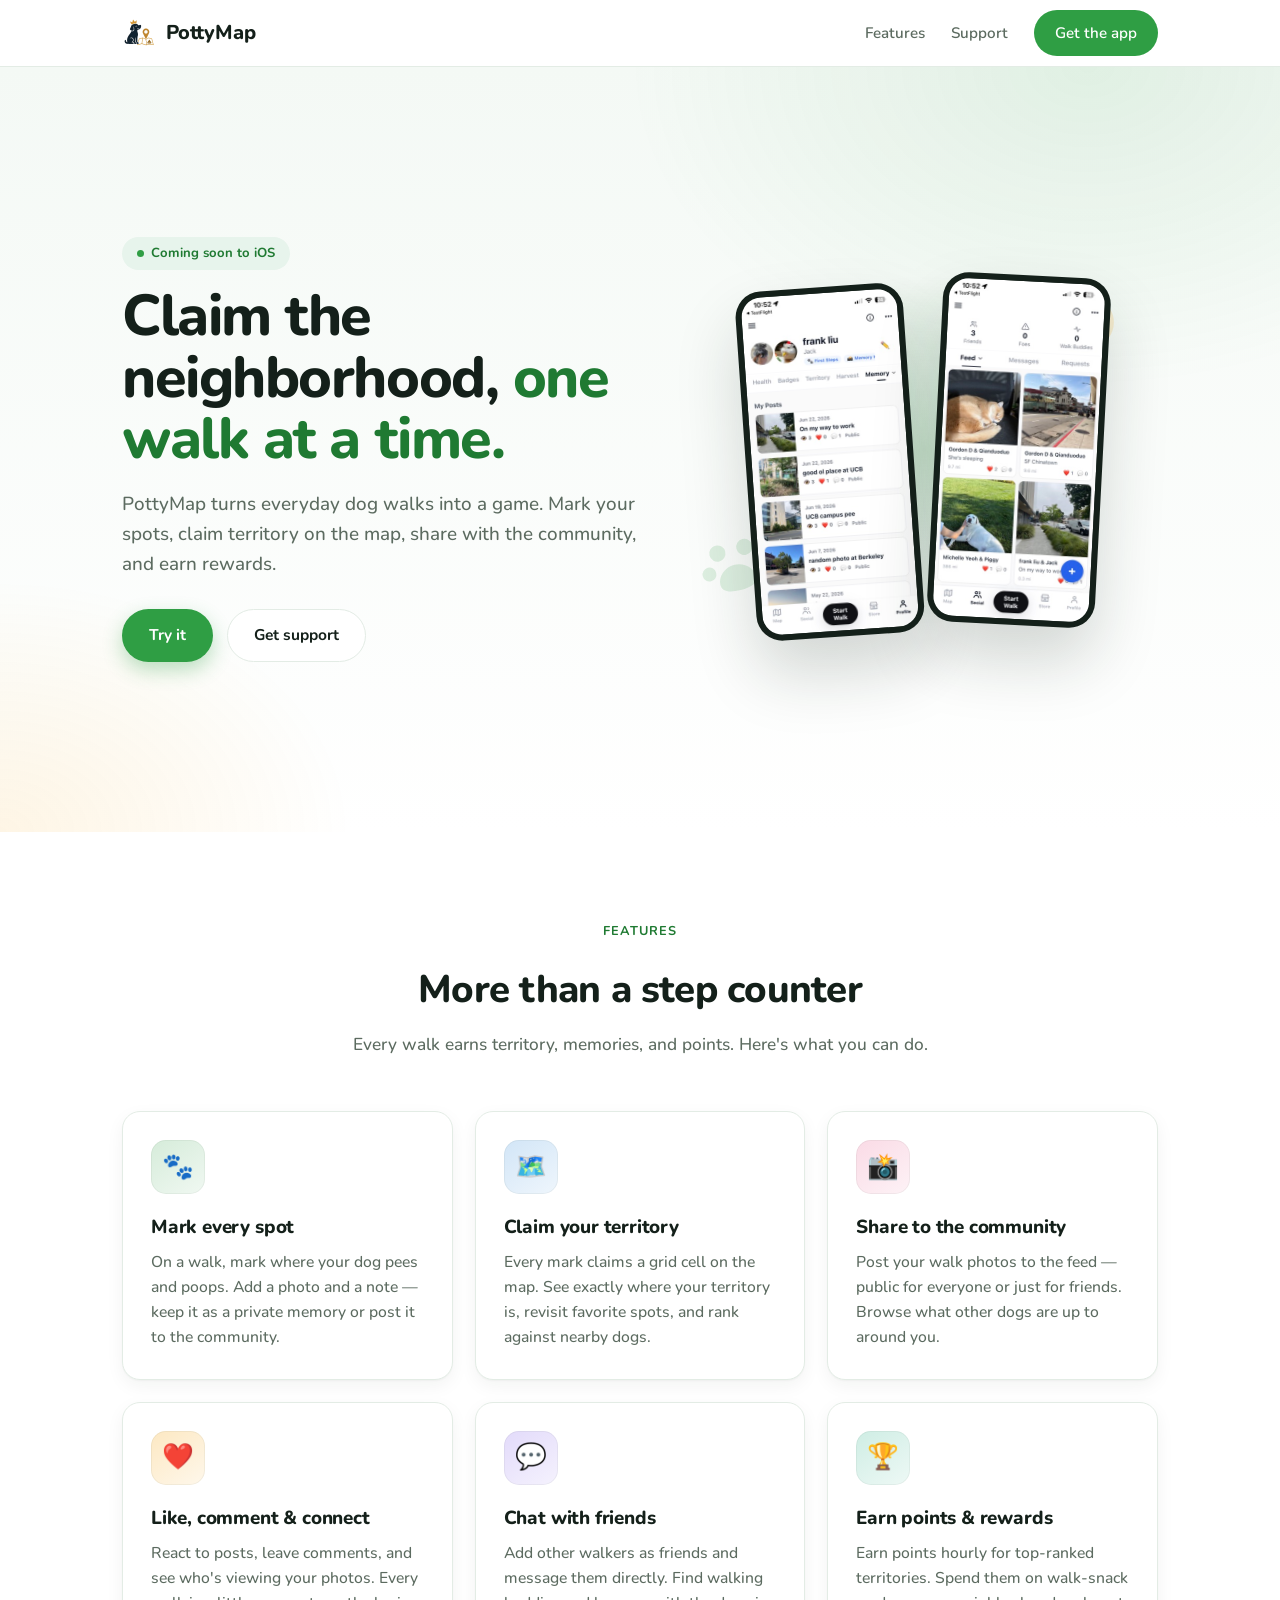
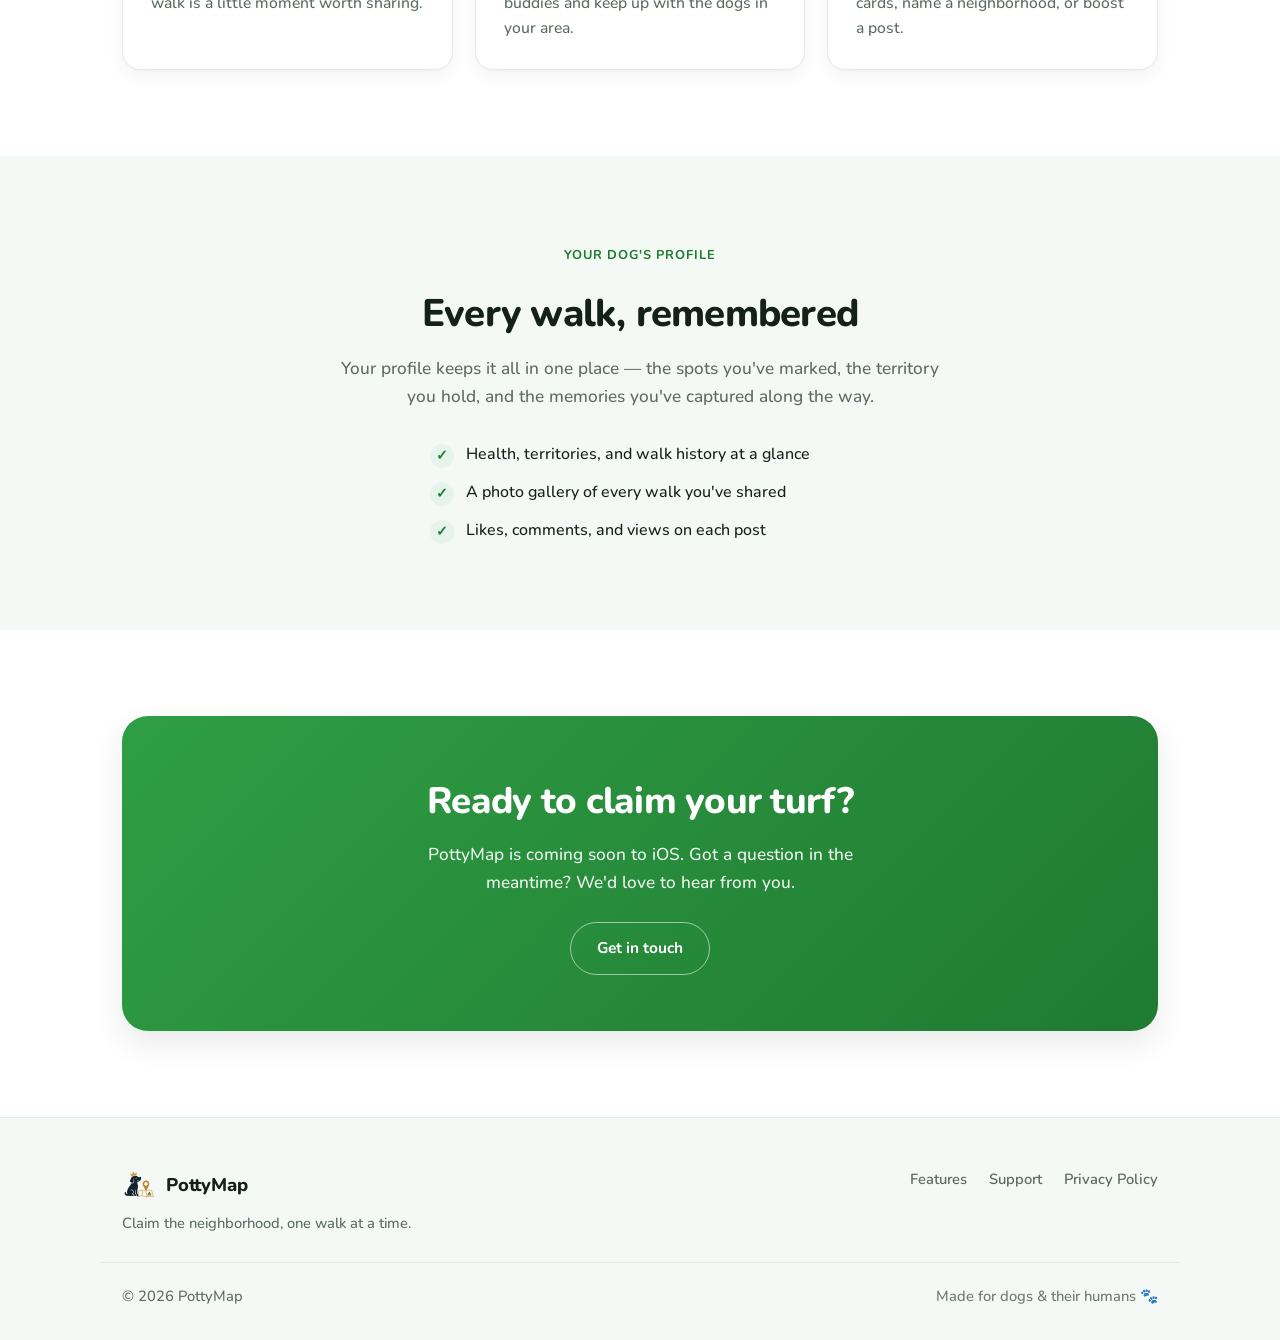
==== commit 87c50d13: "Hero CTA: 'Try it' links to the beta signup (Tally) Co-Authored-By: Claude Opus 4.8 (1M context) <no" ====
--- a/index.html
+++ b/index.html
@@ -42,7 +42,7 @@
           <h1>Claim the neighborhood, <span class="hl">one walk at a time.</span></h1>
           <p>PottyMap turns everyday dog walks into a game. Mark your spots, claim territory on the map, share with the community, and earn rewards.</p>
           <div class="cta-row">
-            <a class="btn btn-primary" href="#features">See how it works</a>
+            <a class="btn btn-primary" href="https://tally.so/r/KYyKN7" target="_blank" rel="noopener noreferrer">Try it</a>
             <a class="btn btn-ghost" href="support.html">Get support</a>
           </div>
         </div>
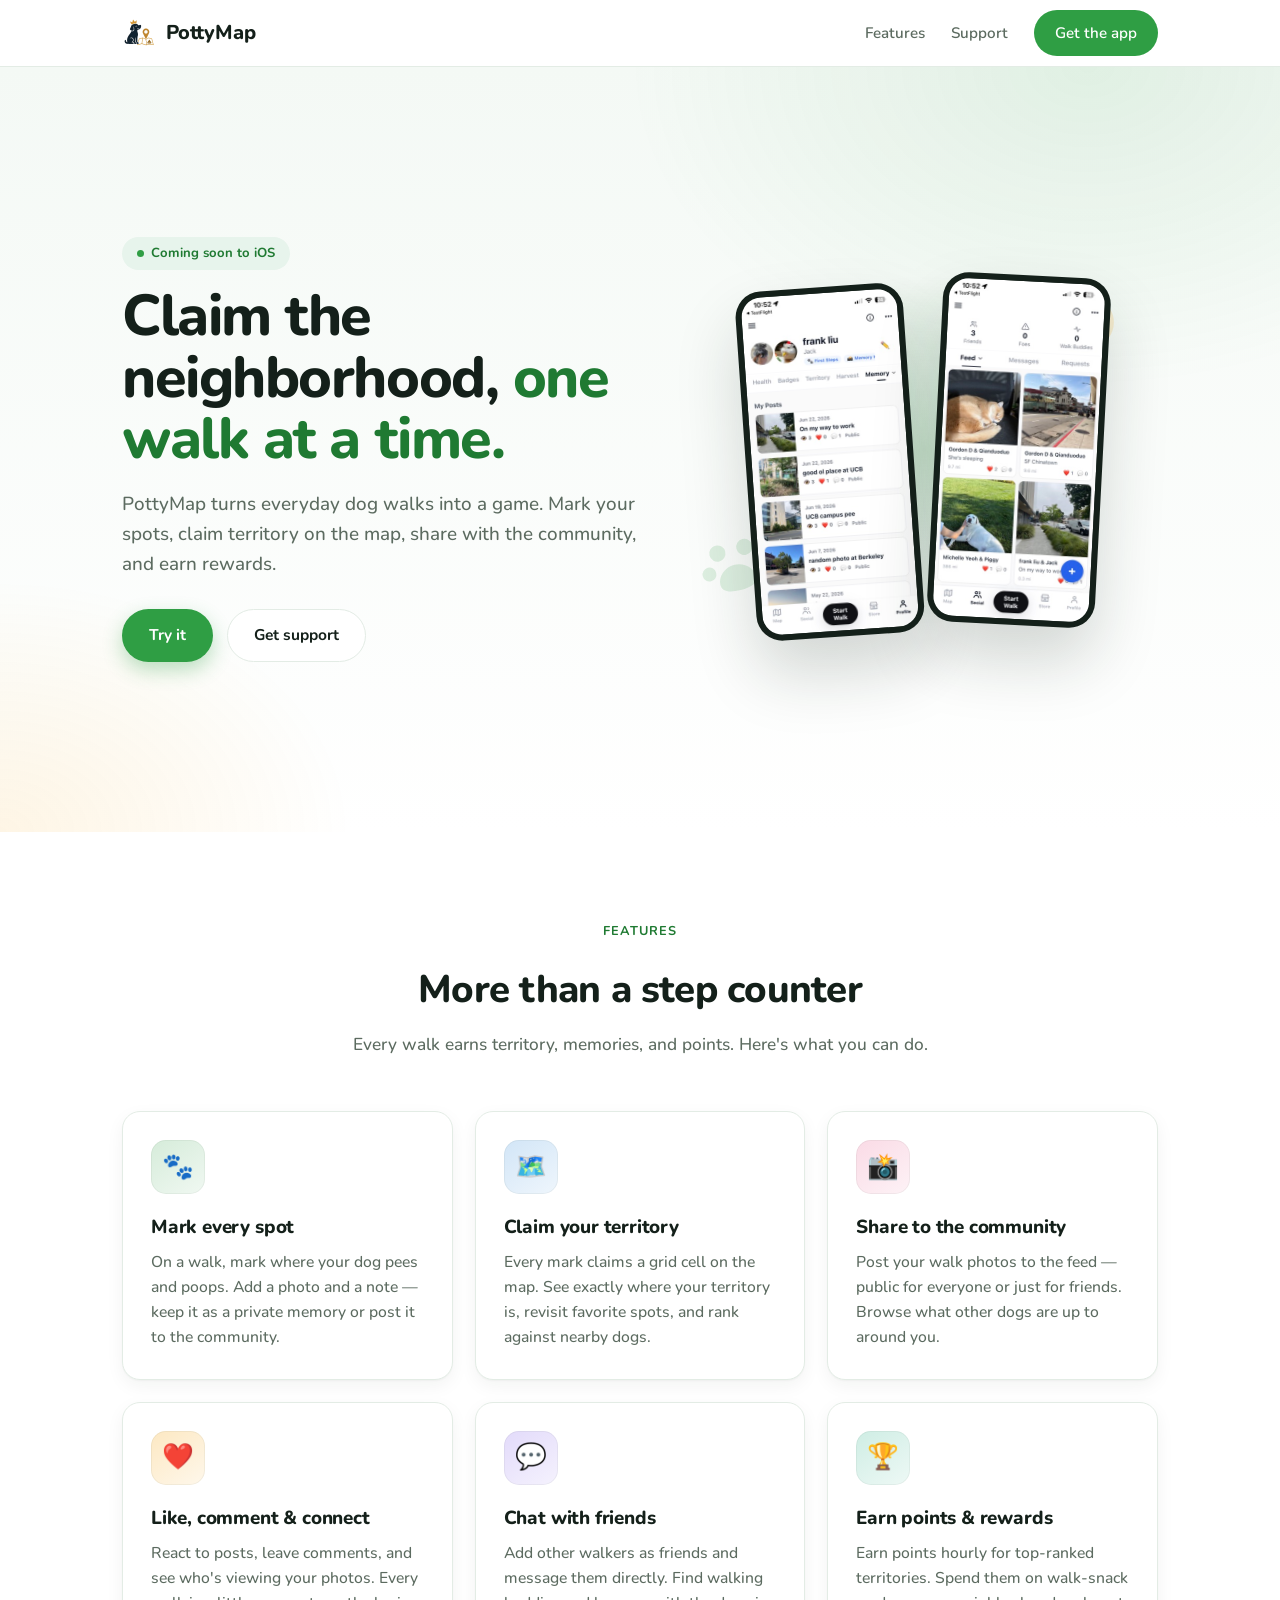
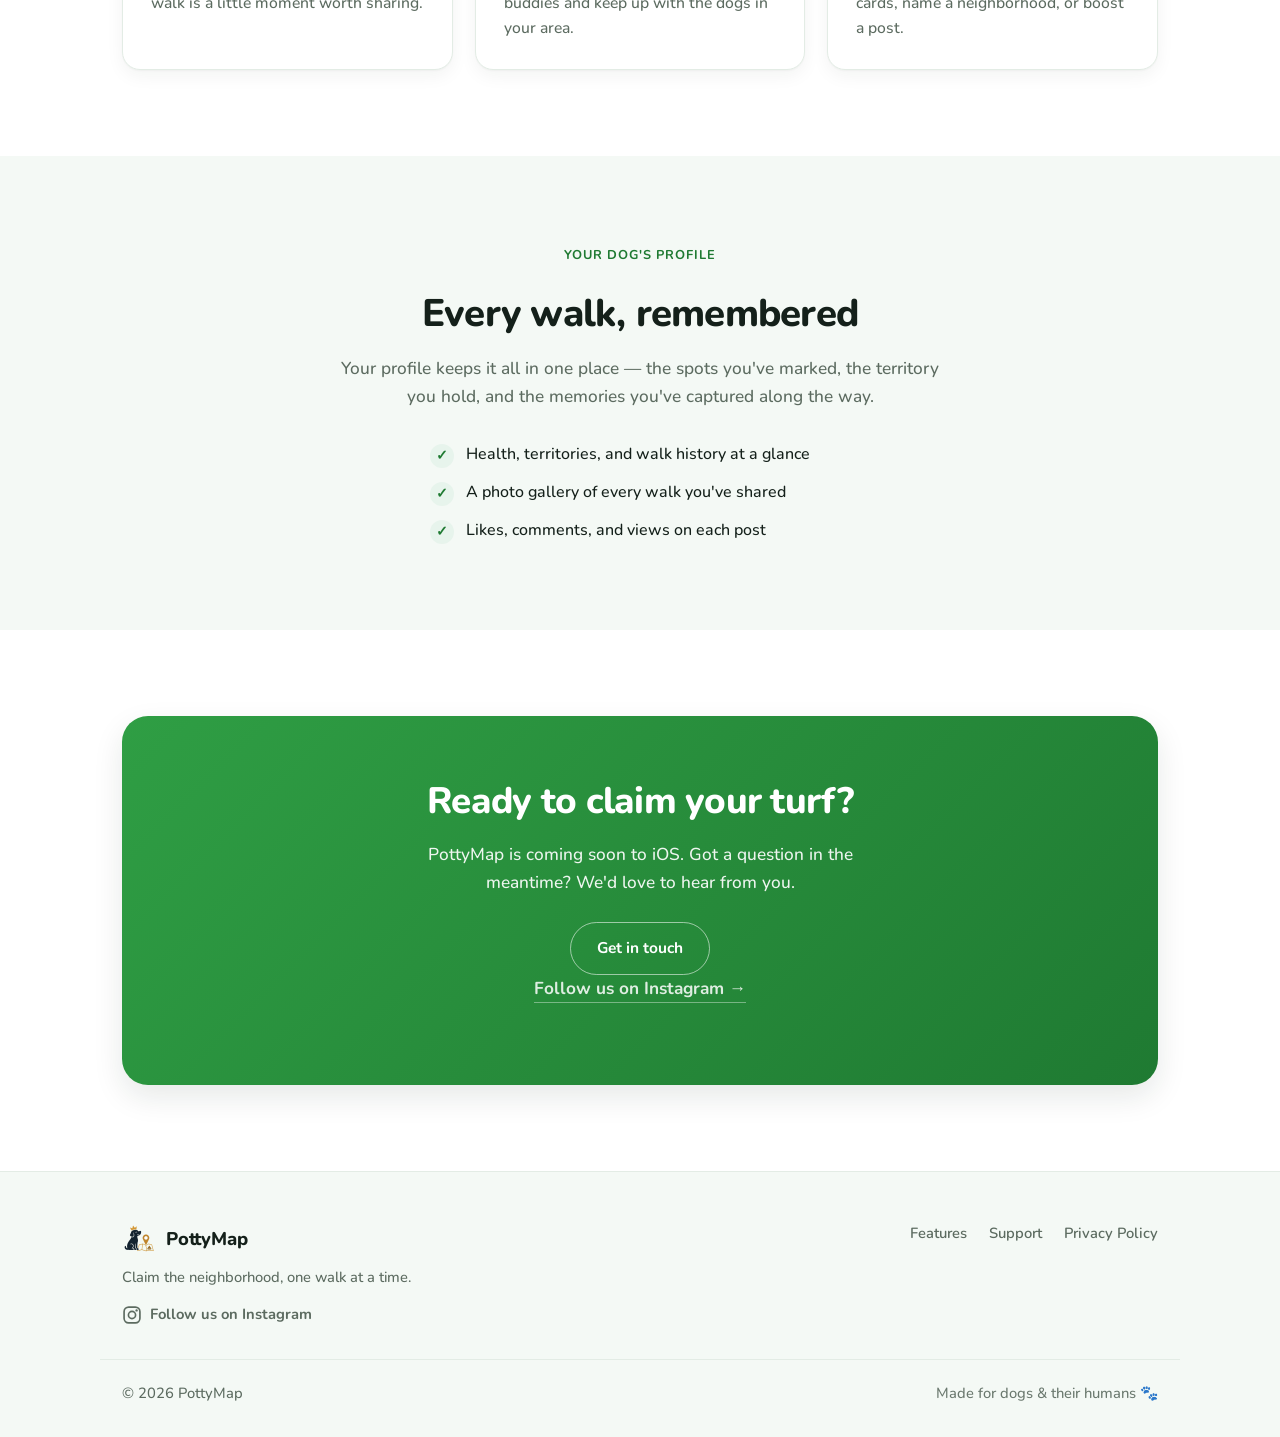
==== commit fea8f8f8: "Add 'Follow us on Instagram' to footer (all pages) + final CTA Co-Authored-By: Claude Opus 4.8 (1M c" ====
--- a/index.html
+++ b/index.html
@@ -132,6 +132,7 @@
           <h2>Ready to claim your turf?</h2>
           <p>PottyMap is coming soon to iOS. Got a question in the meantime? We'd love to hear from you.</p>
           <a class="btn btn-ghost" href="support.html">Get in touch</a>
+          <p class="cta-social"><a href="https://www.instagram.com/pottymap" target="_blank" rel="noopener noreferrer">Follow us on Instagram →</a></p>
         </div>
       </div>
     </section>
@@ -145,6 +146,14 @@
           PottyMap
         </a>
         <p class="footer-tag">Claim the neighborhood, one walk at a time.</p>
+        <a class="footer-social" href="https://www.instagram.com/pottymap" target="_blank" rel="noopener noreferrer" aria-label="Follow PottyMap on Instagram">
+          <svg class="ig-icon" viewBox="0 0 24 24" fill="none" aria-hidden="true">
+            <rect x="2.5" y="2.5" width="19" height="19" rx="5.5" stroke="currentColor" stroke-width="2"/>
+            <circle cx="12" cy="12" r="4.3" stroke="currentColor" stroke-width="2"/>
+            <circle cx="17.5" cy="6.5" r="1.4" fill="currentColor"/>
+          </svg>
+          Follow us on Instagram
+        </a>
       </div>
       <nav class="footer-links" aria-label="Footer">
         <a href="index.html#features">Features</a>
--- a/style.css
+++ b/style.css
@@ -368,6 +368,32 @@
   border-top: 1px solid var(--border);
 }
 .footer-made { opacity: 0.9; }
+.footer-social {
+  display: inline-flex;
+  align-items: center;
+  gap: 8px;
+  margin-top: 14px;
+  color: var(--muted);
+  text-decoration: none;
+  font-weight: 700;
+  font-size: 0.92rem;
+  transition: color 0.18s ease;
+}
+.footer-social:hover { color: var(--green-dark); }
+.footer-social .ig-icon { width: 20px; height: 20px; }
+
+/* Instagram link on the final CTA band (green bg → white text) */
+.cta-social { margin: 20px 0 0; font-size: 0.98rem; }
+.cta-social a {
+  color: #fff;
+  font-weight: 700;
+  text-decoration: none;
+  opacity: 0.92;
+  border-bottom: 1px solid rgba(255, 255, 255, 0.45);
+  padding-bottom: 2px;
+  transition: opacity 0.18s ease, border-color 0.18s ease;
+}
+.cta-social a:hover { opacity: 1; border-color: #fff; }
 
 /* ---------- Hero brand accents ---------- */
 .hero-accent { position: absolute; z-index: 0; pointer-events: none; fill: currentColor; }
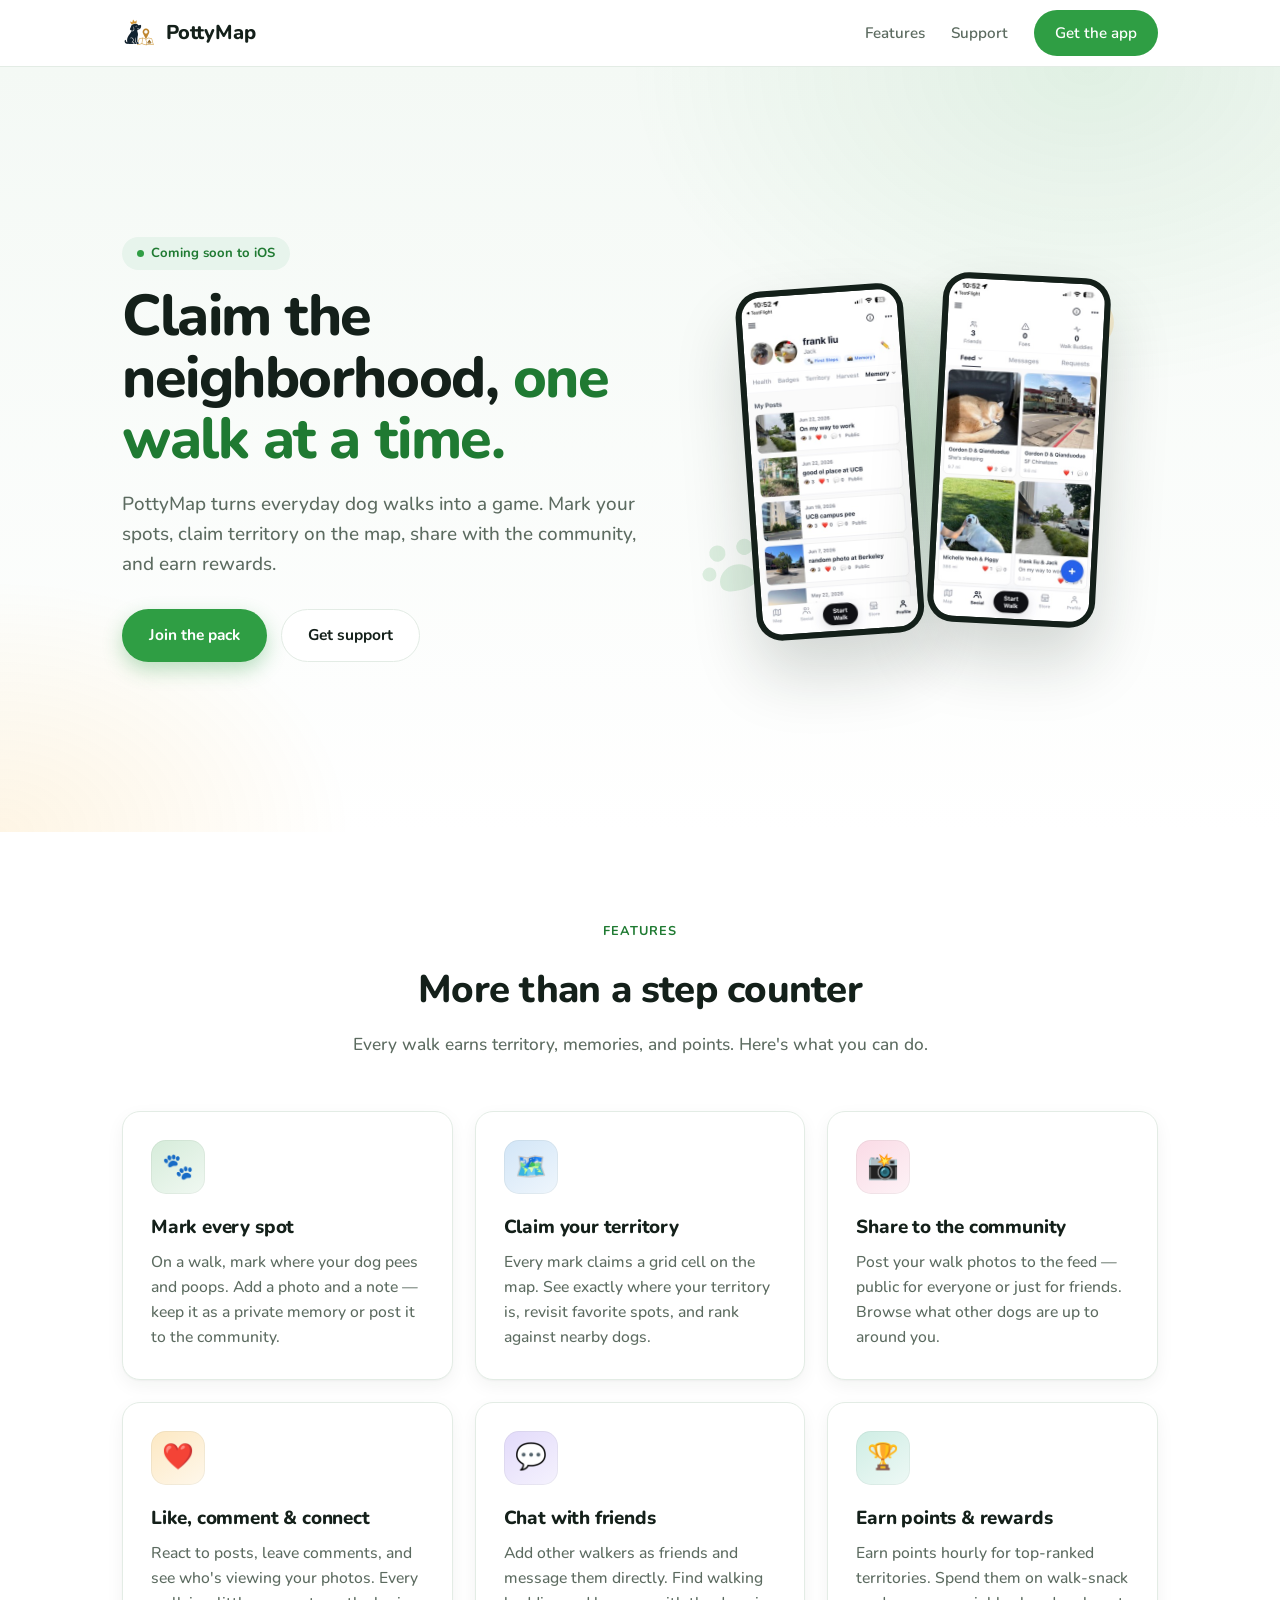
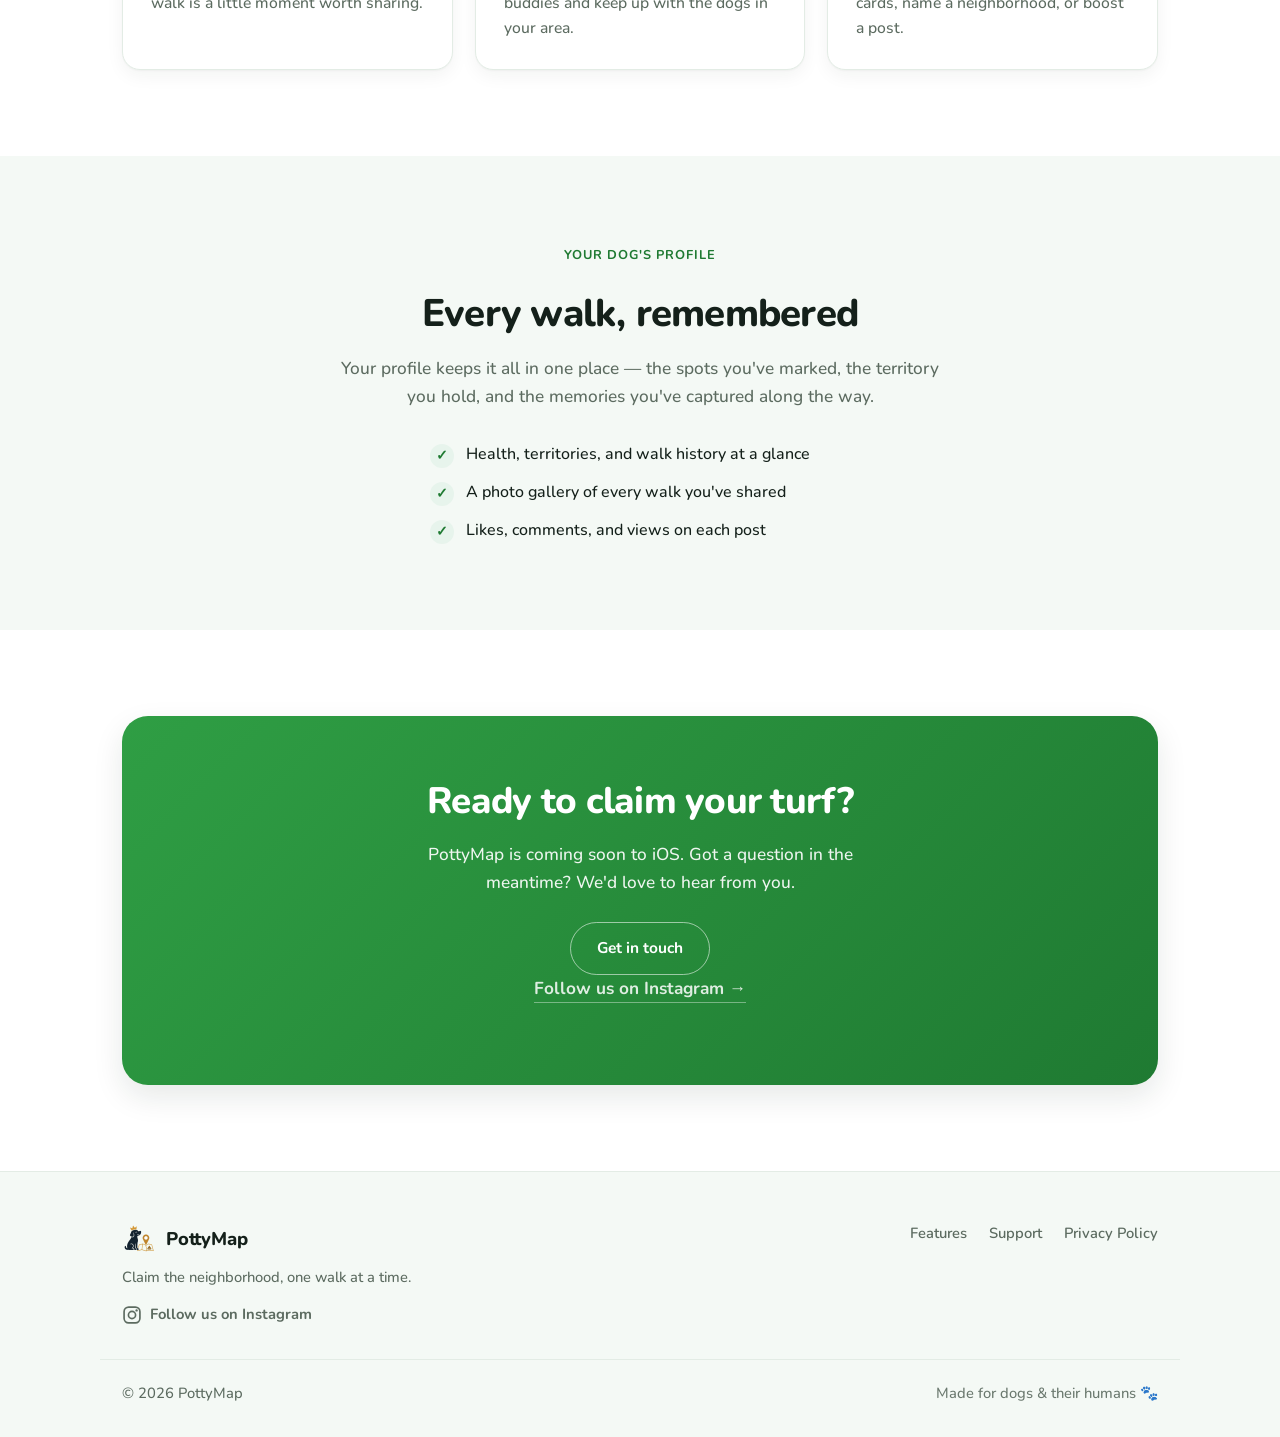
==== commit 276343a5: "Hero CTA copy: 'Try it' -> 'Join the pack' Co-Authored-By: Claude Opus 4.8 (1M context) <noreply@ant" ====
--- a/index.html
+++ b/index.html
@@ -42,7 +42,7 @@
           <h1>Claim the neighborhood, <span class="hl">one walk at a time.</span></h1>
           <p>PottyMap turns everyday dog walks into a game. Mark your spots, claim territory on the map, share with the community, and earn rewards.</p>
           <div class="cta-row">
-            <a class="btn btn-primary" href="https://tally.so/r/KYyKN7" target="_blank" rel="noopener noreferrer">Try it</a>
+            <a class="btn btn-primary" href="https://tally.so/r/KYyKN7" target="_blank" rel="noopener noreferrer">Join the pack</a>
             <a class="btn btn-ghost" href="support.html">Get support</a>
           </div>
         </div>
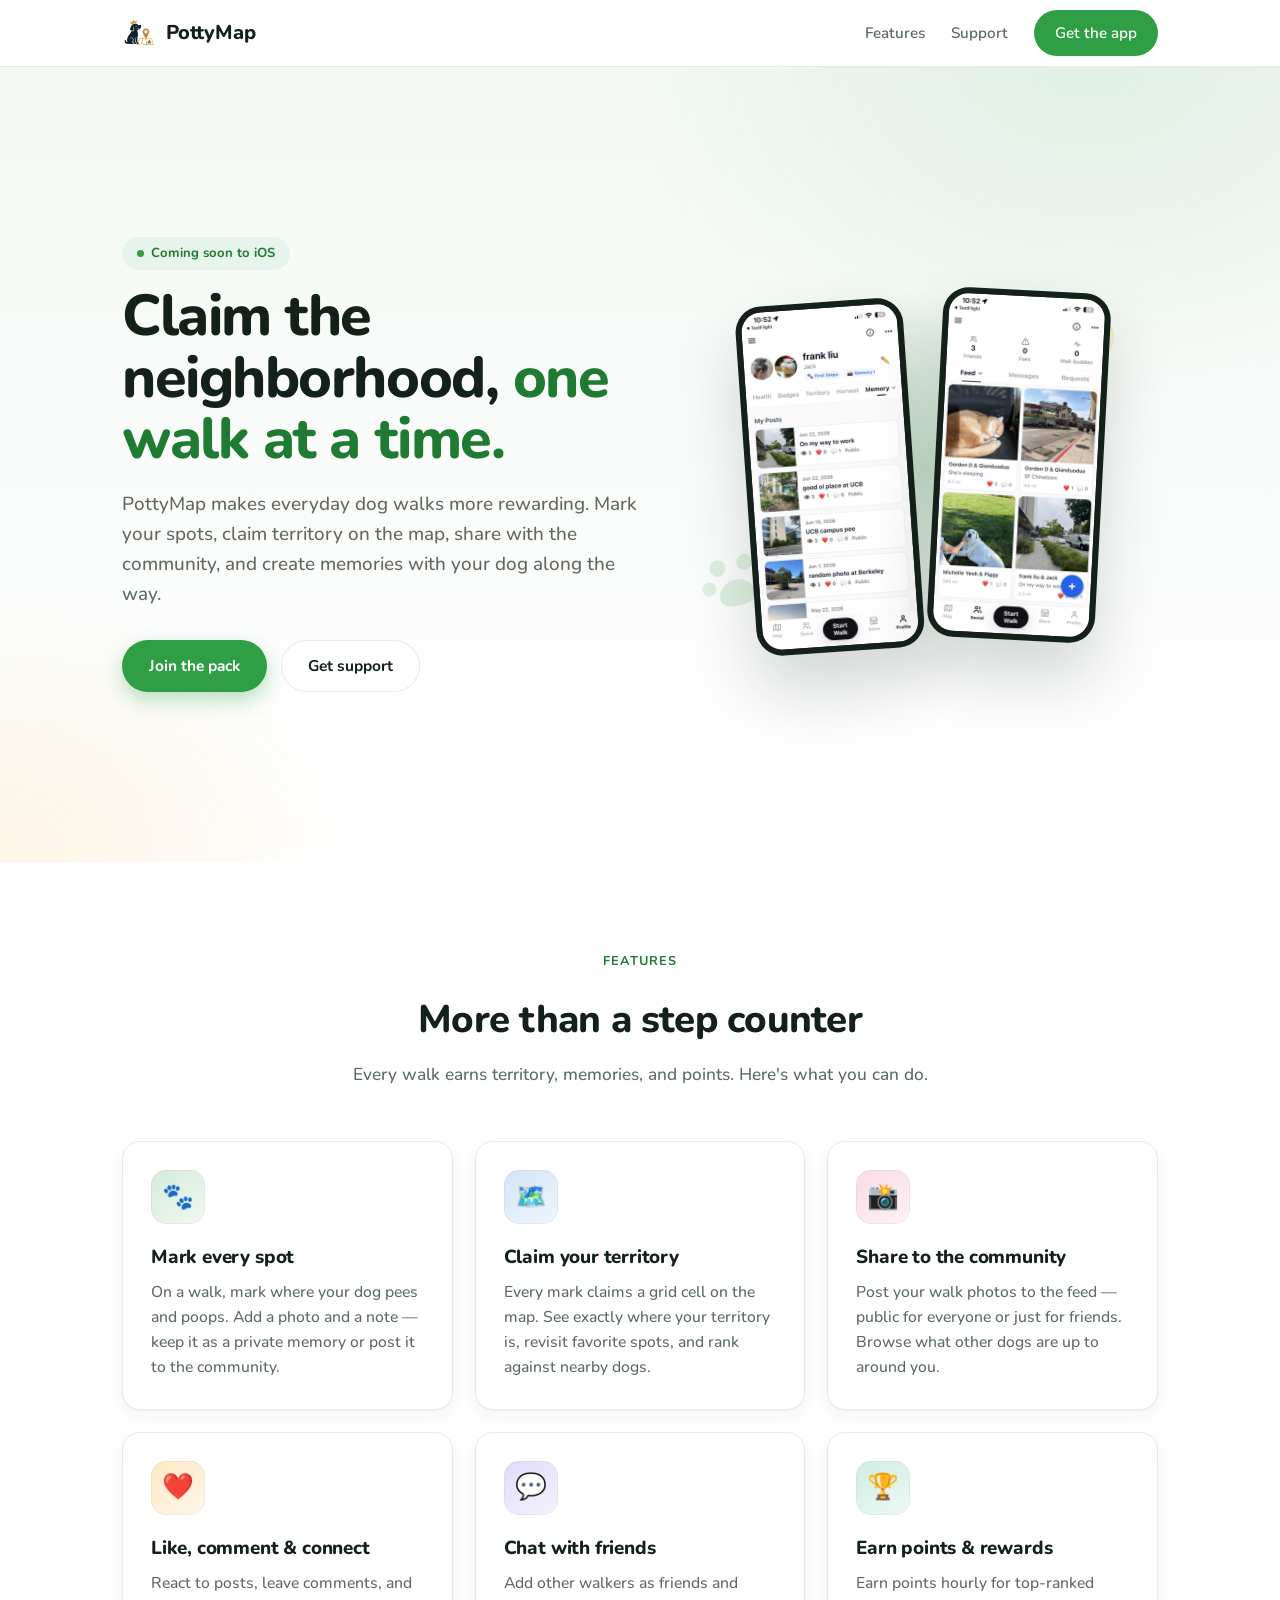
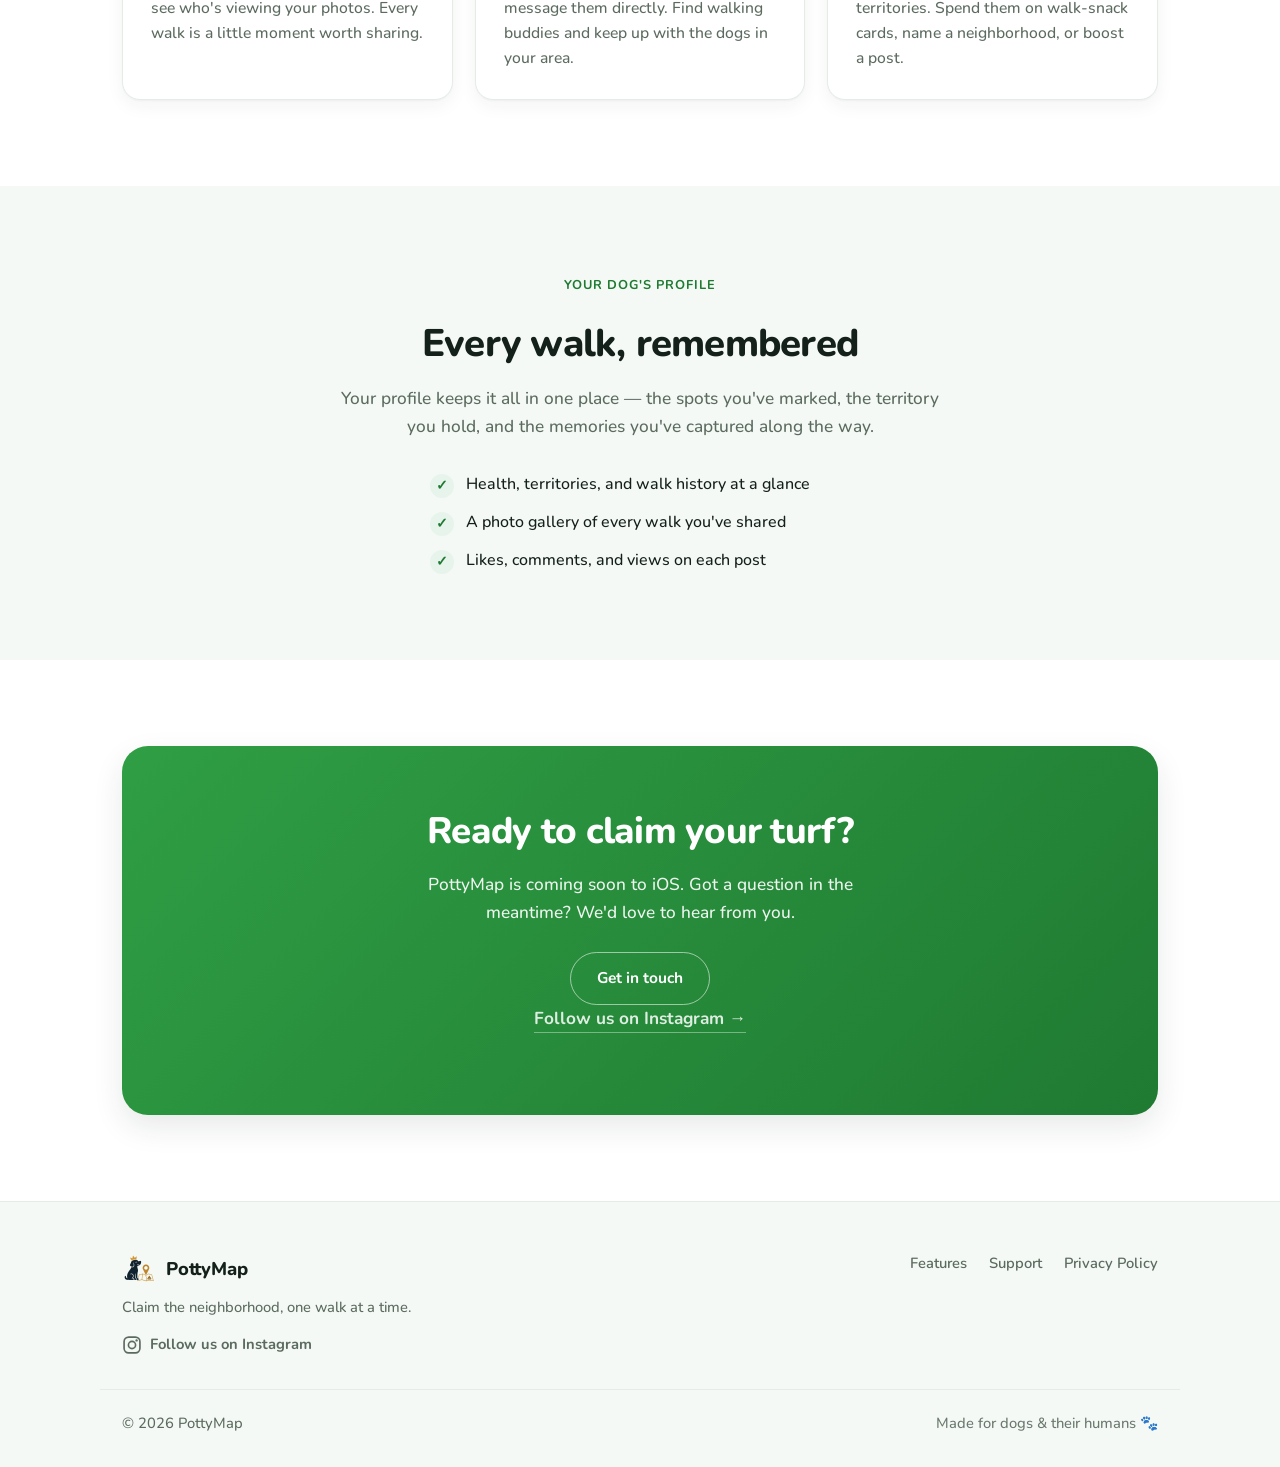
==== commit c78ffd63: "Reword hero/meta copy: drop 'game' framing → 'more rewarding' + 'create memories' Per feedback, avoi" ====
--- a/index.html
+++ b/index.html
@@ -6,9 +6,9 @@
   <meta name="theme-color" content="#2f9e44" />
   <script>document.documentElement.classList.add('js');</script>
   <title>PottyMap — Claim the neighborhood, one walk at a time</title>
-  <meta name="description" content="PottyMap turns dog walks into a game. Track your routes, claim territory, share with the community, and earn rewards." />
+  <meta name="description" content="PottyMap makes everyday dog walks more rewarding. Track your routes, claim territory, share with the community, and create memories with your dog." />
   <meta property="og:title" content="PottyMap" />
-  <meta property="og:description" content="Turn dog walks into a game. Track routes, claim territory, compete locally." />
+  <meta property="og:description" content="Make everyday dog walks more rewarding — mark spots, claim territory, and create memories with your dog." />
   <meta property="og:type" content="website" />
   <meta property="og:image" content="https://pottymap.github.io/images/apple-touch-icon.png" />
   <link rel="icon" type="image/png" href="images/favicon.png" />
@@ -40,7 +40,7 @@
         <div class="hero-copy">
           <span class="badge">Coming soon to iOS</span>
           <h1>Claim the neighborhood, <span class="hl">one walk at a time.</span></h1>
-          <p>PottyMap turns everyday dog walks into a game. Mark your spots, claim territory on the map, share with the community, and earn rewards.</p>
+          <p>PottyMap makes everyday dog walks more rewarding. Mark your spots, claim territory on the map, share with the community, and create memories with your dog along the way.</p>
           <div class="cta-row">
             <a class="btn btn-primary" href="https://tally.so/r/KYyKN7" target="_blank" rel="noopener noreferrer">Join the pack</a>
             <a class="btn btn-ghost" href="support.html">Get support</a>
